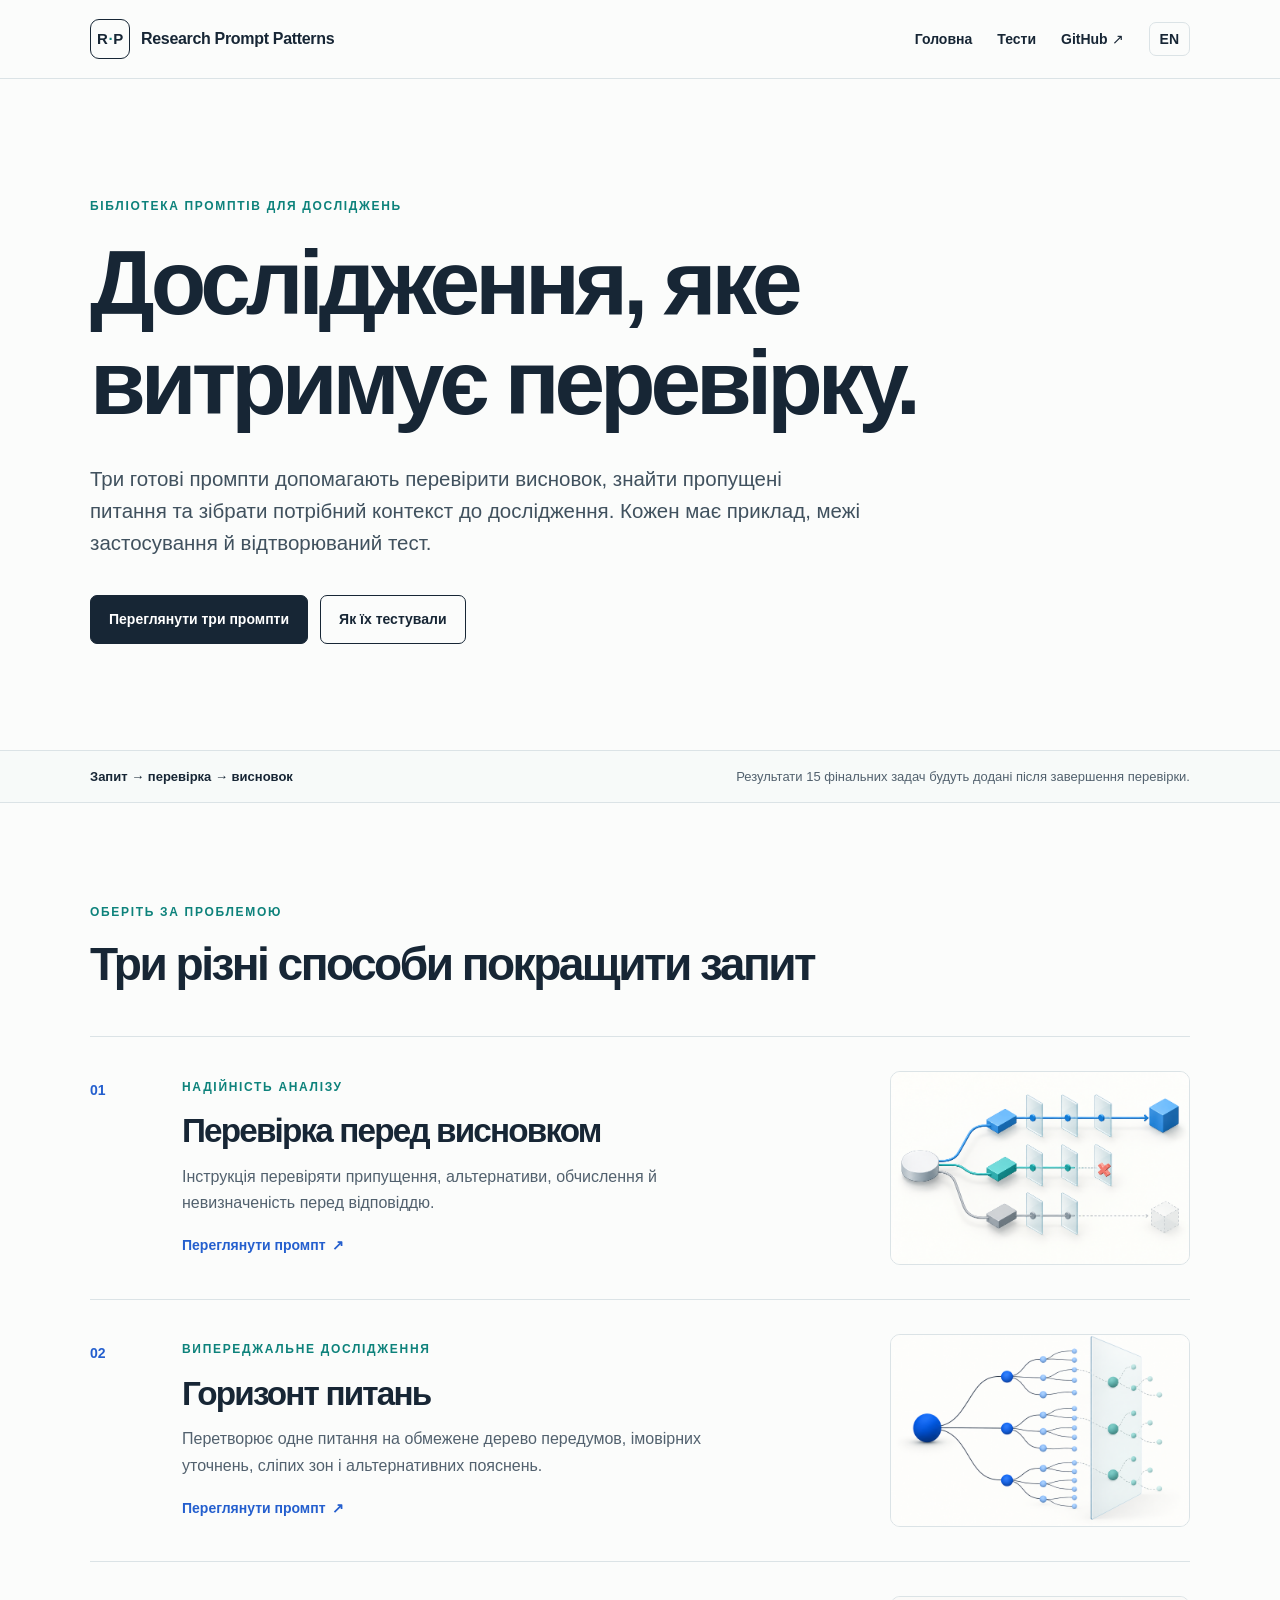
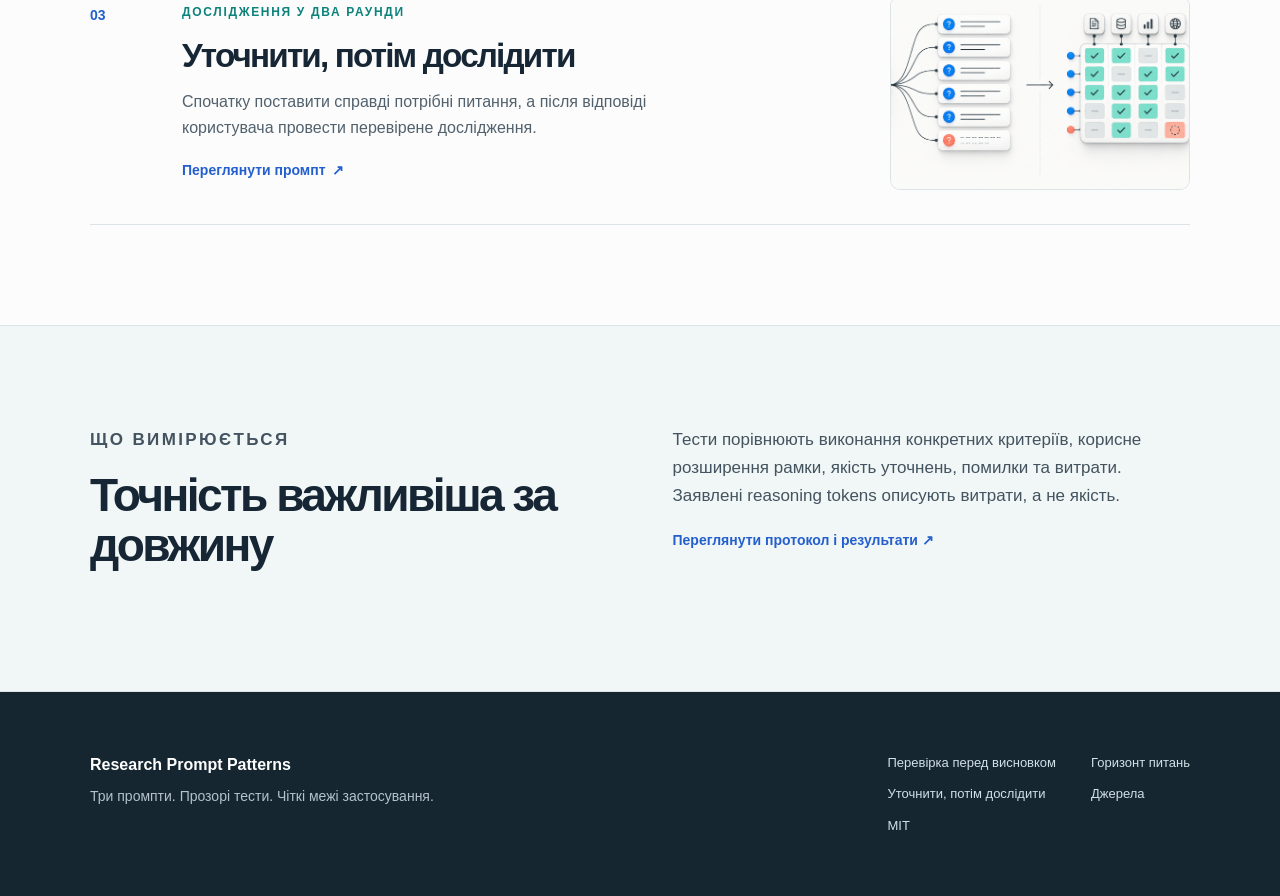
==== docs/uk/index.html @ aed9384e "Build bilingual prompt site and evaluation analysis" ====
<!doctype html>
<html lang="uk"><head><meta charset="utf-8"><meta name="viewport" content="width=device-width,initial-scale=1"><meta name="color-scheme" content="light"><meta name="description" content="Three research prompt patterns with transparent evaluation."><title>Головна · Research Prompt Patterns</title><link rel="stylesheet" href="../assets/style.css"></head>
<body><a class="skip-link" href="#main">До змісту</a><header class="site-header"><div class="wrap header-inner"><a class="brand" href="index.html"><span class="brand-mark">R<span>·</span>P</span><span>Research Prompt Patterns</span></a><nav aria-label="Головна навігація"><a href="index.html">Головна</a><a href="evaluation.html">Тести</a><a href="https://github.com/kokojas/research-prompt-patterns">GitHub ↗</a><a class="lang-link" href="../index.html" hreflang="en">EN</a></nav></div></header>
<main id="main"><section class="hero wrap"><p class="eyebrow">Бібліотека промптів для досліджень</p><h1>Дослідження, яке витримує перевірку.</h1><p class="hero-lead">Три готові промпти допомагають перевірити висновок, знайти пропущені питання та зібрати потрібний контекст до дослідження. Кожен має приклад, межі застосування й відтворюваний тест.</p><div class="hero-actions"><a class="button" href="#patterns">Переглянути три промпти</a><a class="button button-secondary" href="evaluation.html">Як їх тестували</a></div></section><section class="strip"><div class="wrap strip-inner"><span>Запит → перевірка → висновок</span><span>Результати 15 фінальних задач будуть додані після завершення перевірки.</span></div></section><section class="wrap section" id="patterns"><div class="section-heading"><p class="eyebrow">Оберіть за проблемою</p><h2>Три різні способи покращити запит</h2></div><article class="pattern-row"><span class="row-number">01</span><div><p class="eyebrow">Надійність аналізу</p><h2>Перевірка перед висновком</h2><p>Інструкція перевіряти припущення, альтернативи, обчислення й невизначеність перед відповіддю.</p><a class="text-link" href="verification-first.html">Переглянути промпт <span aria-hidden="true">↗</span></a></div><img src="../assets/illustrations/verification-paths.png" alt="Альтернативні відповіді проходять перевірки." loading="lazy"></article><article class="pattern-row"><span class="row-number">02</span><div><p class="eyebrow">Випереджальне дослідження</p><h2>Горизонт питань</h2><p>Перетворює одне питання на обмежене дерево передумов, імовірних уточнень, сліпих зон і альтернативних пояснень.</p><a class="text-link" href="question-horizon.html">Переглянути промпт <span aria-hidden="true">↗</span></a></div><img src="../assets/illustrations/question-tree.png" alt="Явні питання ведуть до менш очевидних залежностей." loading="lazy"></article><article class="pattern-row"><span class="row-number">03</span><div><p class="eyebrow">Дослідження у два раунди</p><h2>Уточнити, потім дослідити</h2><p>Спочатку поставити справді потрібні питання, а після відповіді користувача провести перевірене дослідження.</p><a class="text-link" href="clarify-then-investigate.html">Переглянути промпт <span aria-hidden="true">↗</span></a></div><img src="../assets/illustrations/clarification-rounds.png" alt="Перший раунд збирає важливі відповіді, другий синтезує докази." loading="lazy"></article></section><section class="section section-muted"><div class="wrap two-col"><div><p class="eyebrow">Що вимірюється</p><h2>Точність важливіша за довжину</h2></div><div><p>Тести порівнюють виконання конкретних критеріїв, корисне розширення рамки, якість уточнень, помилки та витрати. Заявлені reasoning tokens описують витрати, а не якість.</p><a class="text-link" href="evaluation.html">Переглянути протокол і результати ↗</a></div></div></section></main><footer class="site-footer"><div class="wrap footer-inner"><div><strong>Research Prompt Patterns</strong><p>Три промпти. Прозорі тести. Чіткі межі застосування.</p></div><div class="footer-links"><a href="verification-first.html">Перевірка перед висновком</a><a href="question-horizon.html">Горизонт питань</a><a href="clarify-then-investigate.html">Уточнити, потім дослідити</a><a href="https://github.com/kokojas/research-prompt-patterns/blob/main/REFERENCES.md">Джерела</a><a href="https://github.com/kokojas/research-prompt-patterns/blob/main/LICENSE">MIT</a></div></div></footer><script src="../assets/site.js" defer></script></body></html>
---- docs/assets/style.css ----
:root{--ink:#172635;--muted:#52616e;--line:#dbe3e6;--paper:#fbfcfb;--soft:#f1f6f6;--blue:#245fce;--teal:#0d827b;--wrap:1100px}
*{box-sizing:border-box}html{scroll-behavior:smooth}body{margin:0;background:var(--paper);color:var(--ink);font:16px/1.64 -apple-system,BlinkMacSystemFont,"Segoe UI",Inter,Arial,sans-serif;-webkit-font-smoothing:antialiased}a{color:var(--blue);text-underline-offset:3px}a:hover{color:#164ca9}img{display:block;max-width:100%}.wrap{width:min(calc(100% - 48px),var(--wrap));margin-inline:auto}
.skip-link{position:absolute;left:-999px;top:8px;padding:8px;background:#fff;z-index:10}.skip-link:focus{left:8px}
.site-header{border-bottom:1px solid var(--line);background:rgba(251,252,251,.97)}.header-inner{min-height:78px;display:flex;align-items:center;justify-content:space-between;gap:28px}.brand{display:flex;align-items:center;gap:11px;text-decoration:none;color:var(--ink);font-weight:720;letter-spacing:-.02em;white-space:nowrap}.brand:hover{color:var(--ink)}.brand-mark{display:inline-flex;align-items:center;justify-content:center;width:40px;height:40px;border:1.5px solid var(--ink);border-radius:9px;font-size:15px;font-weight:750}.brand-mark span{color:var(--teal);padding:0 1px}.site-header nav{display:flex;align-items:center;gap:25px;font-size:14px;font-weight:590}.site-header nav a{text-decoration:none;color:var(--ink)}.site-header nav a:hover{color:var(--blue)}.lang-link{border:1px solid var(--line);border-radius:7px;padding:5px 10px}
.eyebrow{margin:0 0 16px;color:var(--teal);font-size:12px;font-weight:750;letter-spacing:.14em;text-transform:uppercase}.hero{padding:118px 0 106px}h1,h2,h3,p{margin-top:0}h1,h2{letter-spacing:-.055em;line-height:1.1}h1{font-size:clamp(3.2rem,7.1vw,6.6rem);font-weight:750;max-width:950px;margin-bottom:30px}h2{font-size:clamp(2rem,3.6vw,3.4rem);font-weight:700;margin-bottom:20px}.hero-lead{max-width:770px;font-size:clamp(1.14rem,1.6vw,1.43rem);line-height:1.58;color:#40515e;margin-bottom:30px}.hero-actions{display:flex;flex-wrap:wrap;gap:12px;margin-top:35px}.button{display:inline-flex;align-items:center;justify-content:center;border-radius:7px;background:var(--ink);padding:12px 18px;color:#fff;text-decoration:none;font-size:14px;font-weight:680;border:1px solid var(--ink)}.button:hover{background:var(--blue);border-color:var(--blue);color:#fff}.button-secondary{background:transparent;color:var(--ink)}.button-secondary:hover{background:var(--soft);color:var(--ink);border-color:var(--line)}
.strip{border-block:1px solid var(--line);background:#f7faf9}.strip-inner{display:flex;justify-content:space-between;align-items:center;gap:30px;padding:15px 0;font-size:13px;color:var(--muted)}.strip-inner span:first-child{font-weight:730;color:var(--ink)}.section{padding:100px 0}.section-muted{background:var(--soft);border-block:1px solid var(--line)}.section-heading{margin-bottom:47px;max-width:750px}.section-heading>p:last-child{color:var(--muted);font-size:17px}
.pattern-row{display:grid;grid-template-columns:64px minmax(0,1fr) 300px;gap:28px;align-items:center;border-top:1px solid var(--line);padding:34px 0}.pattern-row:last-child{border-bottom:1px solid var(--line)}.row-number{align-self:start;color:var(--blue);font-size:14px;font-weight:780;font-variant-numeric:tabular-nums;padding-top:8px}.pattern-row h2{font-size:clamp(1.7rem,2.6vw,2.7rem);margin-bottom:14px}.pattern-row p:not(.eyebrow){color:var(--muted);max-width:560px}.pattern-row img{width:300px;aspect-ratio:1.55;object-fit:cover;border:1px solid var(--line);border-radius:10px;background:#fff}.text-link{display:inline-flex;gap:6px;align-items:center;font-size:14px;font-weight:730;text-decoration:none}.two-col{display:grid;grid-template-columns:1fr 1fr;gap:65px}.two-col p{font-size:17px;color:#43535f}
.prompt-hero{padding:50px 0 0}.prompt-hero h1{font-size:clamp(3rem,6.4vw,5.8rem);max-width:900px}.back-link{display:inline-block;font-size:14px;text-decoration:none;margin-bottom:55px}.prompt-intent{max-width:770px;font-size:17px;color:var(--muted);margin-bottom:38px}.hero-image{width:100%;aspect-ratio:2.35;object-fit:cover;border:1px solid var(--line);border-radius:11px;background:#fff}.prompt-section{padding-top:92px}.prompt-toolbar{background:#1b2d3b;color:#dce9ef;border-radius:10px 10px 0 0;display:flex;align-items:center;justify-content:space-between;padding:10px 16px;font:12px/1.4 ui-monospace,SFMono-Regular,Menlo,Consolas,monospace}.copy-button{appearance:none;background:transparent;border:1px solid #6b7e8d;color:#fff;border-radius:5px;padding:7px 11px;cursor:pointer;font:inherit}.copy-button:hover,.copy-button:focus-visible{background:#385365}.prompt-code{margin:0;padding:25px 29px;white-space:pre-wrap;overflow-wrap:anywhere;max-height:650px;overflow:auto;border-radius:0 0 10px 10px;background:#f3f7fa;border:1px solid #dce6eb;border-top:0;color:#1e3341;font:13px/1.68 ui-monospace,SFMono-Regular,Menlo,Consolas,monospace}.usage-note{margin-top:19px;font-size:15px;color:var(--muted)}.usage-note strong{color:var(--ink)}
.steps{list-style:none;padding:0;margin:0 0 40px;display:grid;grid-template-columns:repeat(3,1fr);border-block:1px solid var(--line)}.steps li{padding:29px 28px 25px 0;border-right:1px solid var(--line)}.steps li:not(:first-child){padding-left:28px}.steps li:last-child{border-right:0}.steps span{display:block;color:var(--blue);font-size:13px;font-weight:780;margin-bottom:24px}.steps p{font-size:17px;font-weight:610;line-height:1.4;margin:0}.diagram{margin:0}.diagram img{width:100%;aspect-ratio:2.2;object-fit:cover;border:1px solid var(--line);border-radius:10px;background:#fff}.diagram figcaption,.results-figure figcaption{font-size:13px;color:var(--muted);padding-top:10px}.three-col{display:grid;grid-template-columns:repeat(3,1fr);gap:47px}.three-col h2{font-size:1.75rem;letter-spacing:-.04em}.three-col p:not(.eyebrow){color:var(--muted);font-size:15px}.source-links a{display:inline-block;font-size:13px;margin-right:6px}.result-callout{border-top:1px solid var(--line);padding-top:15px;margin-bottom:18px;display:flex;flex-direction:column;gap:2px}.result-callout strong{color:var(--blue);font-size:2.2rem;letter-spacing:-.05em;line-height:1.2}.result-callout span{font-size:13px;color:var(--muted)}
.eval-hero{padding-bottom:72px}.table-scroll{overflow-x:auto}table{border-collapse:collapse;width:100%;font-size:14px;font-variant-numeric:tabular-nums}caption{text-align:left;font-size:13px;color:var(--muted);padding-bottom:11px}th,td{padding:15px 13px;border-bottom:1px solid var(--line);text-align:right;white-space:nowrap}thead th{border-top:1px solid var(--line);color:var(--muted);font-size:12px;font-weight:750}th:first-child{text-align:left;padding-left:0}td:last-child,thead th:last-child{padding-right:0}tbody th{font-weight:650}.results-figure{margin:45px 0 0}.results-figure img{width:100%;border:1px solid var(--line);border-radius:8px}.pending{padding:34px;border:1px solid var(--line);border-radius:8px;background:var(--soft)}.link-grid{display:grid;grid-template-columns:repeat(2,1fr);gap:12px}.link-grid a{display:block;padding:18px 20px;border:1px solid var(--line);border-radius:7px;text-decoration:none;font-weight:650;background:#fff}.link-grid a:hover{border-color:var(--blue)}.fine-print{color:var(--muted);font-size:14px;margin-top:30px}
.result-grid{display:grid;grid-template-columns:repeat(3,minmax(0,1fr));gap:14px;margin:0 0 48px}.result-card{border:1px solid var(--line);border-radius:9px;background:#fff;padding:24px 23px}.result-card h3{font-size:18px;line-height:1.25;margin:0 0 12px}.result-card p{font-size:13px;line-height:1.5;color:var(--muted);margin-bottom:9px}.result-card .verdict{font-weight:700;color:var(--teal)}.result-card .result-number{font-size:36px;font-weight:760;letter-spacing:-.05em;line-height:1.1;color:var(--ink);margin:17px 0}.result-card .result-number small{font-size:17px;letter-spacing:0}.result-card .fine-print{margin-top:19px;margin-bottom:0;border-top:1px solid var(--line);padding-top:14px}
.site-footer{background:#162631;color:#fff;padding:60px 0}.footer-inner{display:flex;justify-content:space-between;gap:45px}.footer-inner p{color:#b3c2cb;font-size:14px;margin-top:7px}.footer-links{display:grid;grid-template-columns:repeat(2,max-content);column-gap:35px;row-gap:10px}.footer-links a{color:#d1e0e7;text-decoration:none;font-size:13px}.footer-links a:hover{color:#fff}
@media(max-width:850px){.pattern-row{grid-template-columns:45px 1fr}.pattern-row img{grid-column:2;width:100%;max-height:270px;aspect-ratio:2.1}.three-col{grid-template-columns:1fr;gap:35px}.steps{grid-template-columns:1fr}.steps li,.steps li:not(:first-child){border-right:0;border-bottom:1px solid var(--line);padding:18px 0}.steps li:last-child{border-bottom:0}.steps span{margin-bottom:8px}.result-grid{grid-template-columns:1fr}}
@media(max-width:640px){.wrap{width:min(calc(100% - 32px),var(--wrap))}.header-inner{min-height:68px}.brand{font-size:13px}.brand-mark{width:34px;height:34px;font-size:12px}.site-header nav{gap:11px;font-size:12px}.site-header nav a:nth-child(3){display:none}.hero{padding:75px 0}.hero h1{font-size:clamp(2.8rem,13vw,4.2rem)}.hero-lead{font-size:1.08rem}.strip-inner{display:block;font-size:12px}.strip-inner span{display:block}.strip-inner span+span{margin-top:4px}.section{padding:70px 0}.pattern-row{gap:12px;grid-template-columns:32px 1fr;padding:27px 0}.pattern-row img{grid-column:1/-1;max-height:220px}.two-col{grid-template-columns:1fr;gap:12px}.prompt-hero{padding-top:34px}.prompt-hero h1{font-size:clamp(2.8rem,12vw,4.3rem)}.back-link{margin-bottom:33px}.hero-image,.diagram img{aspect-ratio:1.55}.prompt-code{font-size:12px;padding:18px}.link-grid{grid-template-columns:1fr}.footer-inner{display:block}.footer-links{margin-top:25px;grid-template-columns:repeat(2,1fr);gap:8px}}
@media(max-width:420px){.brand>span:last-child{display:none}.site-header nav{gap:10px}.site-header nav a{font-size:12px}}
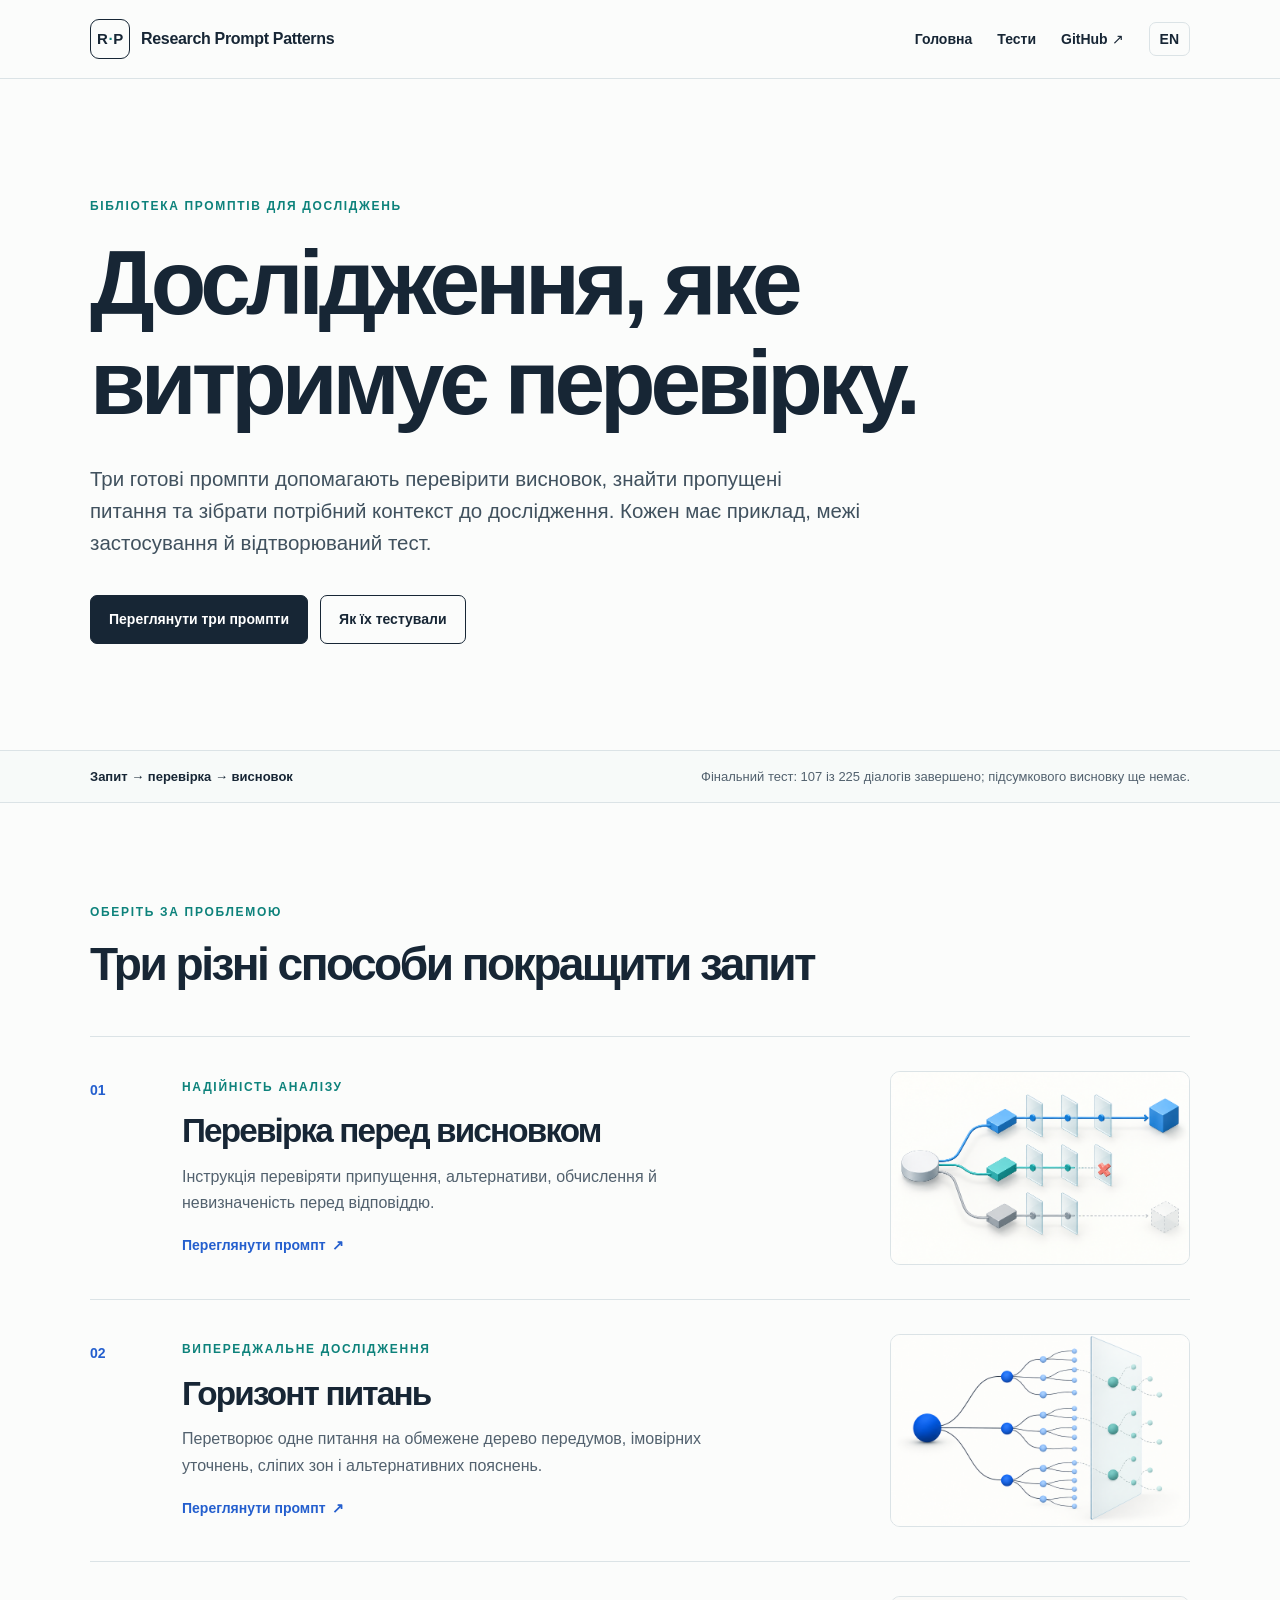
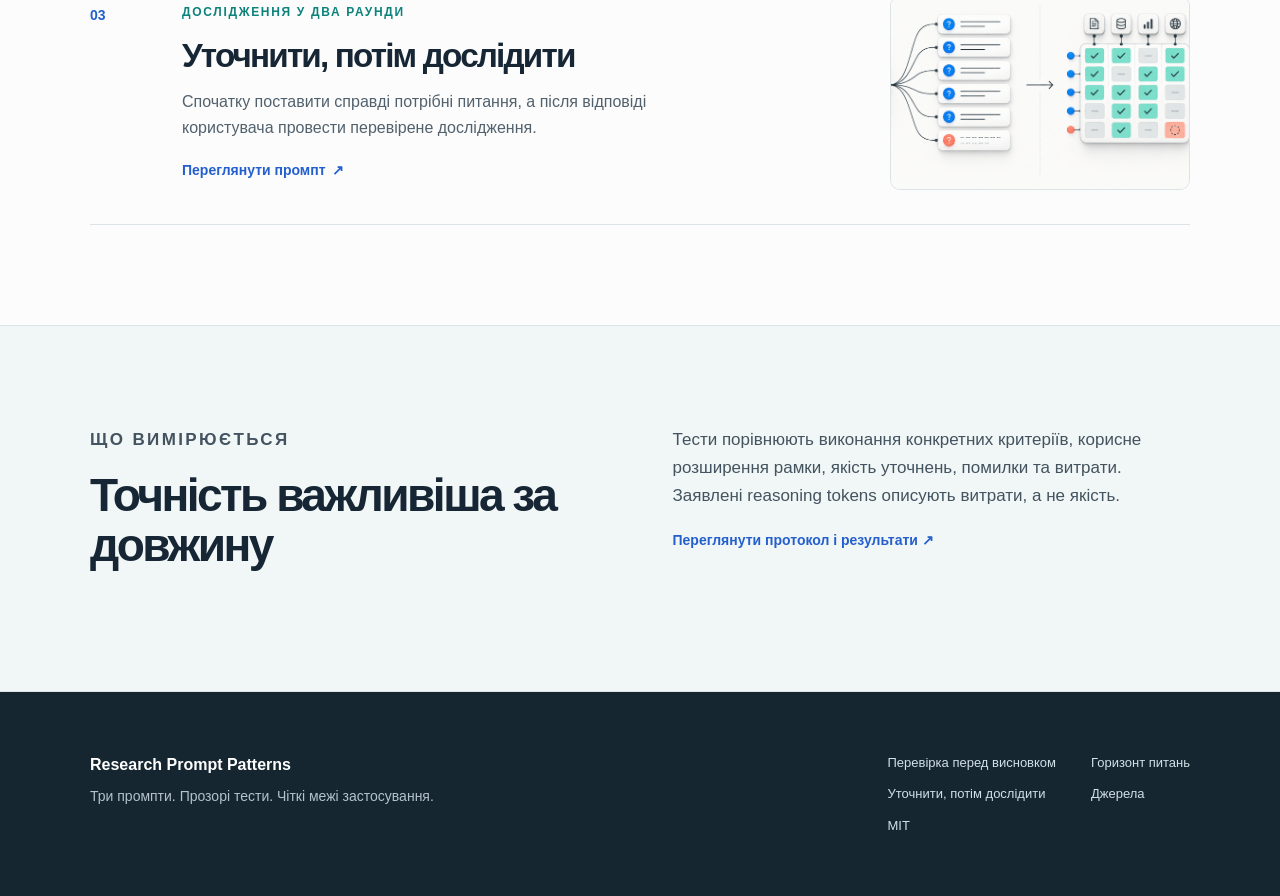
==== commit 3447a149: "Document paused evaluation and polish published pages" ====
--- a/docs/uk/index.html
+++ b/docs/uk/index.html
@@ -1,4 +1,4 @@
 <!doctype html>
-<html lang="uk"><head><meta charset="utf-8"><meta name="viewport" content="width=device-width,initial-scale=1"><meta name="color-scheme" content="light"><meta name="description" content="Three research prompt patterns with transparent evaluation."><title>Головна · Research Prompt Patterns</title><link rel="stylesheet" href="../assets/style.css"></head>
+<html lang="uk"><head><meta charset="utf-8"><meta name="viewport" content="width=device-width,initial-scale=1"><meta name="color-scheme" content="light"><meta name="description" content="Три дослідницькі промпти з відкритою методикою порівняння."><title>Головна · Research Prompt Patterns</title><link rel="canonical" href="https://kokojas.github.io/research-prompt-patterns/uk/index.html"><link rel="alternate" hreflang="en" href="https://kokojas.github.io/research-prompt-patterns/index.html"><link rel="alternate" hreflang="uk" href="https://kokojas.github.io/research-prompt-patterns/uk/index.html"><meta property="og:title" content="Головна · Research Prompt Patterns"><meta property="og:description" content="Три дослідницькі промпти з відкритою методикою порівняння."><meta property="og:type" content="website"><link rel="icon" href="../assets/favicon.svg" type="image/svg+xml"><link rel="stylesheet" href="../assets/style.css"></head>
 <body><a class="skip-link" href="#main">До змісту</a><header class="site-header"><div class="wrap header-inner"><a class="brand" href="index.html"><span class="brand-mark">R<span>·</span>P</span><span>Research Prompt Patterns</span></a><nav aria-label="Головна навігація"><a href="index.html">Головна</a><a href="evaluation.html">Тести</a><a href="https://github.com/kokojas/research-prompt-patterns">GitHub ↗</a><a class="lang-link" href="../index.html" hreflang="en">EN</a></nav></div></header>
-<main id="main"><section class="hero wrap"><p class="eyebrow">Бібліотека промптів для досліджень</p><h1>Дослідження, яке витримує перевірку.</h1><p class="hero-lead">Три готові промпти допомагають перевірити висновок, знайти пропущені питання та зібрати потрібний контекст до дослідження. Кожен має приклад, межі застосування й відтворюваний тест.</p><div class="hero-actions"><a class="button" href="#patterns">Переглянути три промпти</a><a class="button button-secondary" href="evaluation.html">Як їх тестували</a></div></section><section class="strip"><div class="wrap strip-inner"><span>Запит → перевірка → висновок</span><span>Результати 15 фінальних задач будуть додані після завершення перевірки.</span></div></section><section class="wrap section" id="patterns"><div class="section-heading"><p class="eyebrow">Оберіть за проблемою</p><h2>Три різні способи покращити запит</h2></div><article class="pattern-row"><span class="row-number">01</span><div><p class="eyebrow">Надійність аналізу</p><h2>Перевірка перед висновком</h2><p>Інструкція перевіряти припущення, альтернативи, обчислення й невизначеність перед відповіддю.</p><a class="text-link" href="verification-first.html">Переглянути промпт <span aria-hidden="true">↗</span></a></div><img src="../assets/illustrations/verification-paths.png" alt="Альтернативні відповіді проходять перевірки." loading="lazy"></article><article class="pattern-row"><span class="row-number">02</span><div><p class="eyebrow">Випереджальне дослідження</p><h2>Горизонт питань</h2><p>Перетворює одне питання на обмежене дерево передумов, імовірних уточнень, сліпих зон і альтернативних пояснень.</p><a class="text-link" href="question-horizon.html">Переглянути промпт <span aria-hidden="true">↗</span></a></div><img src="../assets/illustrations/question-tree.png" alt="Явні питання ведуть до менш очевидних залежностей." loading="lazy"></article><article class="pattern-row"><span class="row-number">03</span><div><p class="eyebrow">Дослідження у два раунди</p><h2>Уточнити, потім дослідити</h2><p>Спочатку поставити справді потрібні питання, а після відповіді користувача провести перевірене дослідження.</p><a class="text-link" href="clarify-then-investigate.html">Переглянути промпт <span aria-hidden="true">↗</span></a></div><img src="../assets/illustrations/clarification-rounds.png" alt="Перший раунд збирає важливі відповіді, другий синтезує докази." loading="lazy"></article></section><section class="section section-muted"><div class="wrap two-col"><div><p class="eyebrow">Що вимірюється</p><h2>Точність важливіша за довжину</h2></div><div><p>Тести порівнюють виконання конкретних критеріїв, корисне розширення рамки, якість уточнень, помилки та витрати. Заявлені reasoning tokens описують витрати, а не якість.</p><a class="text-link" href="evaluation.html">Переглянути протокол і результати ↗</a></div></div></section></main><footer class="site-footer"><div class="wrap footer-inner"><div><strong>Research Prompt Patterns</strong><p>Три промпти. Прозорі тести. Чіткі межі застосування.</p></div><div class="footer-links"><a href="verification-first.html">Перевірка перед висновком</a><a href="question-horizon.html">Горизонт питань</a><a href="clarify-then-investigate.html">Уточнити, потім дослідити</a><a href="https://github.com/kokojas/research-prompt-patterns/blob/main/REFERENCES.md">Джерела</a><a href="https://github.com/kokojas/research-prompt-patterns/blob/main/LICENSE">MIT</a></div></div></footer><script src="../assets/site.js" defer></script></body></html>+<main id="main"><section class="hero wrap"><p class="eyebrow">Бібліотека промптів для досліджень</p><h1>Дослідження, яке витримує перевірку.</h1><p class="hero-lead">Три готові промпти допомагають перевірити висновок, знайти пропущені питання та зібрати потрібний контекст до дослідження. Кожен має приклад, межі застосування й відтворюваний тест.</p><div class="hero-actions"><a class="button" href="#patterns">Переглянути три промпти</a><a class="button button-secondary" href="evaluation.html">Як їх тестували</a></div></section><section class="strip"><div class="wrap strip-inner"><span>Запит → перевірка → висновок</span><span>Фінальний тест: 107 із 225 діалогів завершено; підсумкового висновку ще немає.</span></div></section><section class="wrap section" id="patterns"><div class="section-heading"><p class="eyebrow">Оберіть за проблемою</p><h2>Три різні способи покращити запит</h2></div><article class="pattern-row"><span class="row-number">01</span><div><p class="eyebrow">Надійність аналізу</p><h2>Перевірка перед висновком</h2><p>Інструкція перевіряти припущення, альтернативи, обчислення й невизначеність перед відповіддю.</p><a class="text-link" href="verification-first.html">Переглянути промпт <span aria-hidden="true">↗</span></a></div><img src="../assets/illustrations/verification-paths.png" alt="Альтернативні відповіді проходять перевірки." loading="lazy"></article><article class="pattern-row"><span class="row-number">02</span><div><p class="eyebrow">Випереджальне дослідження</p><h2>Горизонт питань</h2><p>Перетворює одне питання на обмежене дерево передумов, імовірних уточнень, сліпих зон і альтернативних пояснень.</p><a class="text-link" href="question-horizon.html">Переглянути промпт <span aria-hidden="true">↗</span></a></div><img src="../assets/illustrations/question-tree.png" alt="Явні питання ведуть до менш очевидних залежностей." loading="lazy"></article><article class="pattern-row"><span class="row-number">03</span><div><p class="eyebrow">Дослідження у два раунди</p><h2>Уточнити, потім дослідити</h2><p>Спочатку поставити справді потрібні питання, а після відповіді користувача провести перевірене дослідження.</p><a class="text-link" href="clarify-then-investigate.html">Переглянути промпт <span aria-hidden="true">↗</span></a></div><img src="../assets/illustrations/clarification-rounds.png" alt="Перший раунд збирає важливі відповіді, другий синтезує докази." loading="lazy"></article></section><section class="section section-muted"><div class="wrap two-col"><div><p class="eyebrow">Що вимірюється</p><h2>Точність важливіша за довжину</h2></div><div><p>Тести порівнюють виконання конкретних критеріїв, корисне розширення рамки, якість уточнень, помилки та витрати. Заявлені reasoning tokens описують витрати, а не якість.</p><a class="text-link" href="evaluation.html">Переглянути протокол і результати ↗</a></div></div></section></main><footer class="site-footer"><div class="wrap footer-inner"><div><strong>Research Prompt Patterns</strong><p>Три промпти. Прозорі тести. Чіткі межі застосування.</p></div><div class="footer-links"><a href="verification-first.html">Перевірка перед висновком</a><a href="question-horizon.html">Горизонт питань</a><a href="clarify-then-investigate.html">Уточнити, потім дослідити</a><a href="https://github.com/kokojas/research-prompt-patterns/blob/main/REFERENCES.md">Джерела</a><a href="https://github.com/kokojas/research-prompt-patterns/blob/main/LICENSE">MIT</a></div></div></footer><script src="../assets/site.js" defer></script></body></html>
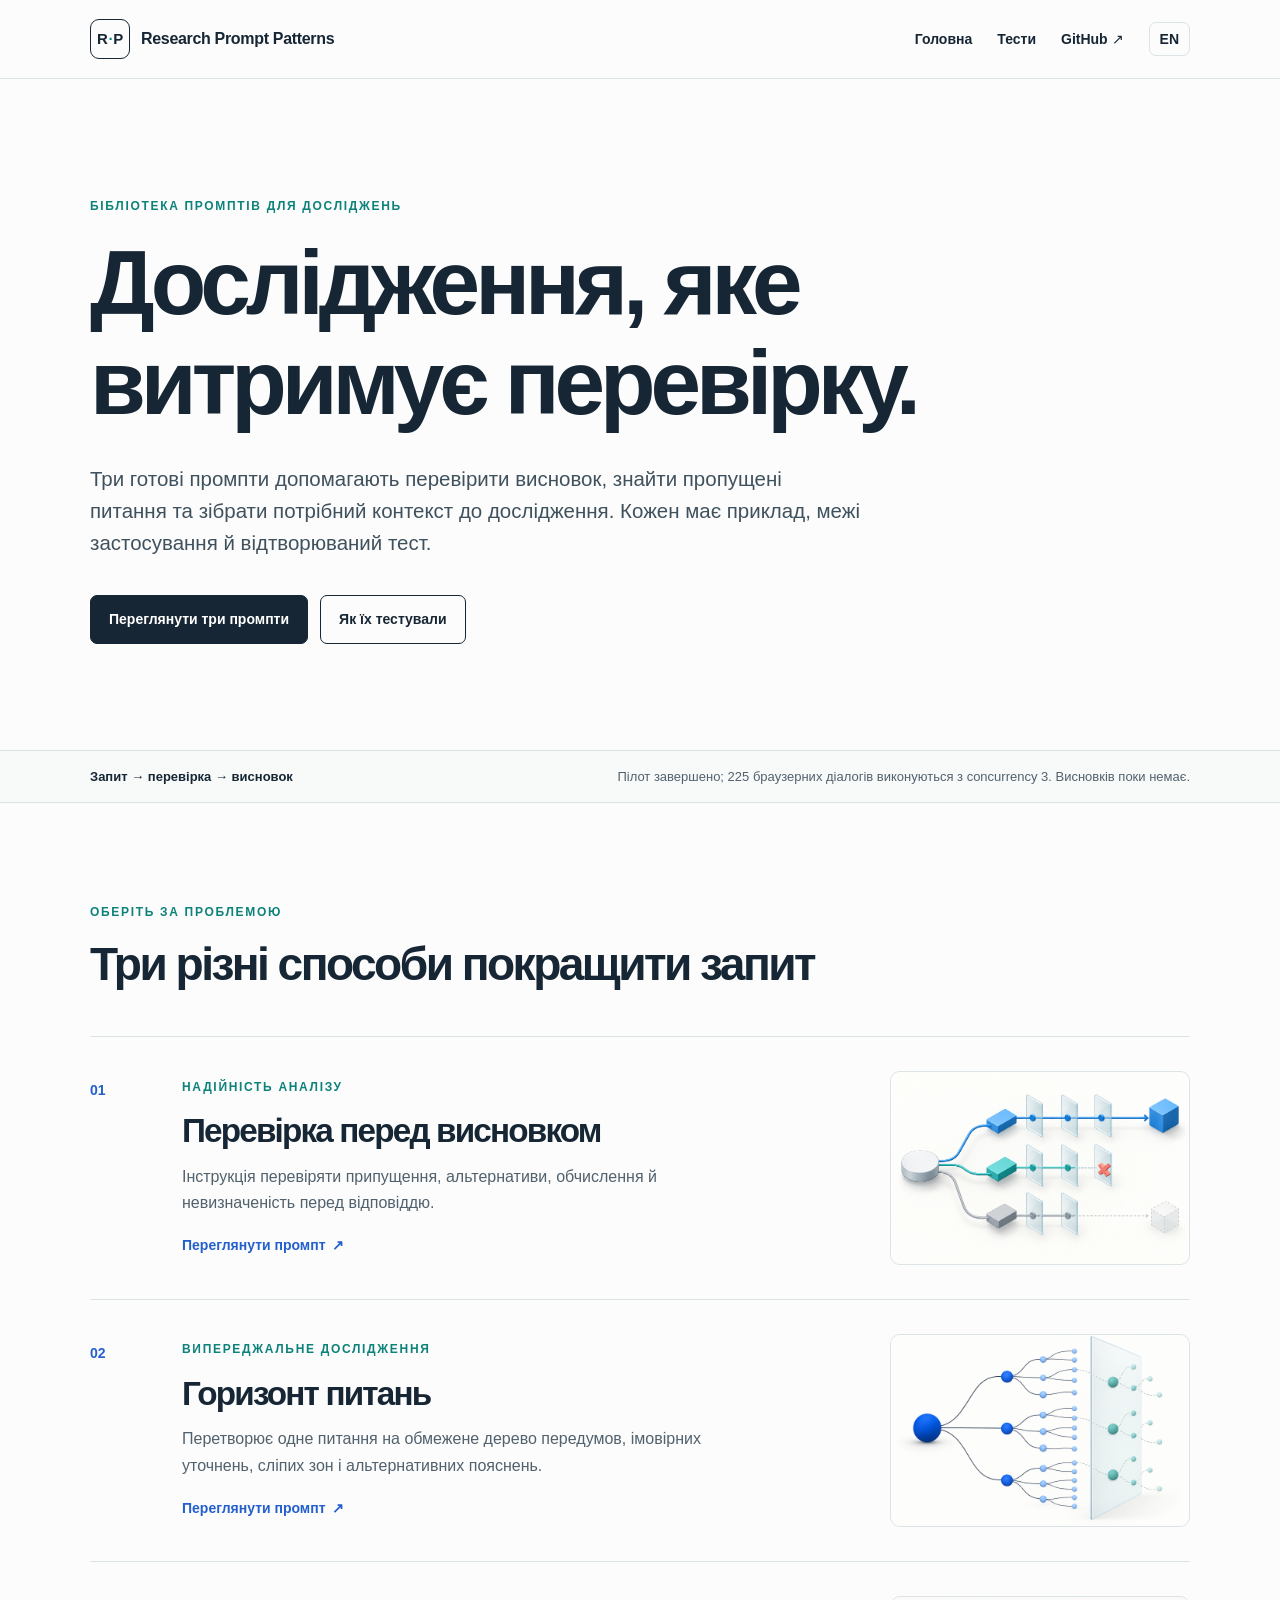
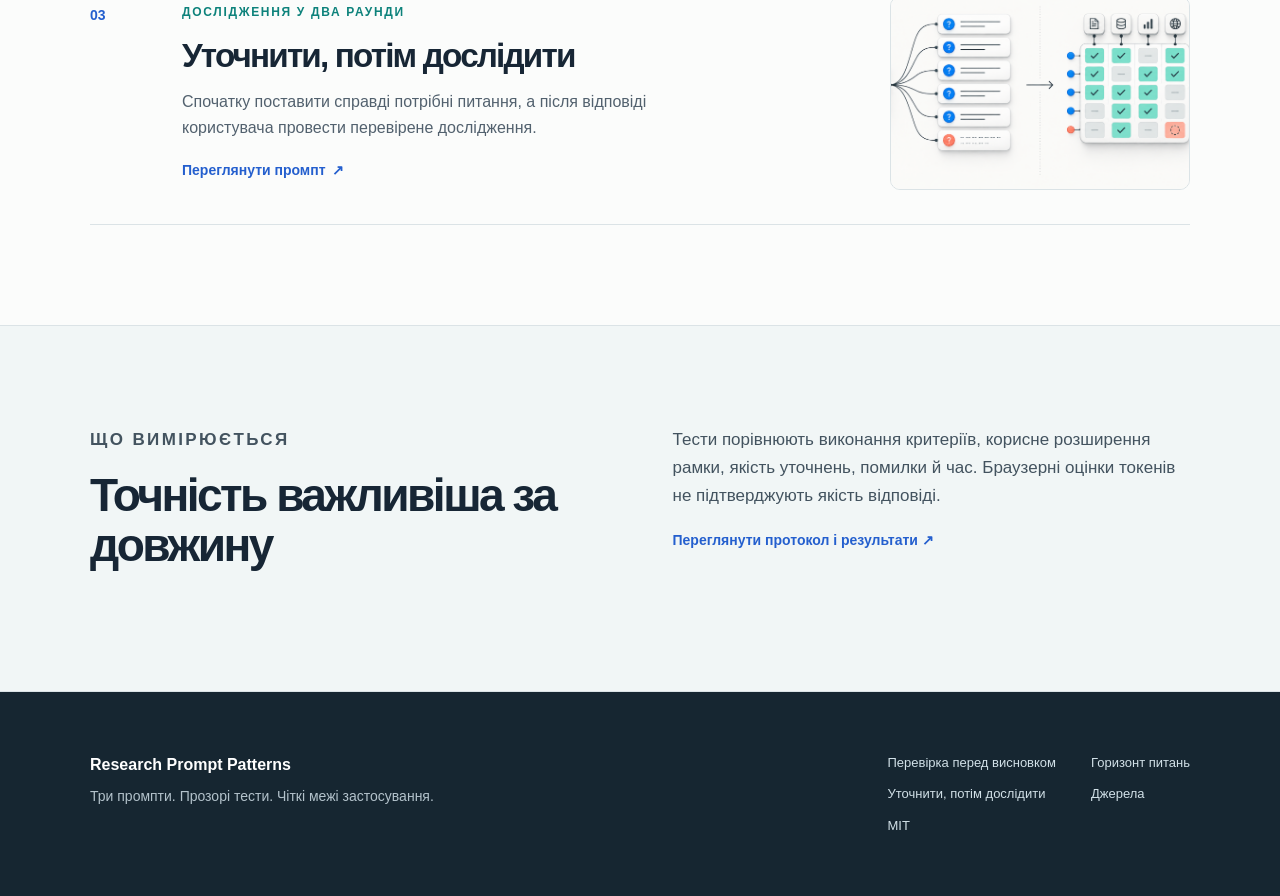
==== commit 06f3f0a2: "Launch browser web research prompt benchmark" ====
--- a/docs/uk/index.html
+++ b/docs/uk/index.html
@@ -1,4 +1,4 @@
 <!doctype html>
 <html lang="uk"><head><meta charset="utf-8"><meta name="viewport" content="width=device-width,initial-scale=1"><meta name="color-scheme" content="light"><meta name="description" content="Три дослідницькі промпти з відкритою методикою порівняння."><title>Головна · Research Prompt Patterns</title><link rel="canonical" href="https://kokojas.github.io/research-prompt-patterns/uk/index.html"><link rel="alternate" hreflang="en" href="https://kokojas.github.io/research-prompt-patterns/index.html"><link rel="alternate" hreflang="uk" href="https://kokojas.github.io/research-prompt-patterns/uk/index.html"><meta property="og:title" content="Головна · Research Prompt Patterns"><meta property="og:description" content="Три дослідницькі промпти з відкритою методикою порівняння."><meta property="og:type" content="website"><link rel="icon" href="../assets/favicon.svg" type="image/svg+xml"><link rel="stylesheet" href="../assets/style.css"></head>
 <body><a class="skip-link" href="#main">До змісту</a><header class="site-header"><div class="wrap header-inner"><a class="brand" href="index.html"><span class="brand-mark">R<span>·</span>P</span><span>Research Prompt Patterns</span></a><nav aria-label="Головна навігація"><a href="index.html">Головна</a><a href="evaluation.html">Тести</a><a href="https://github.com/kokojas/research-prompt-patterns">GitHub ↗</a><a class="lang-link" href="../index.html" hreflang="en">EN</a></nav></div></header>
-<main id="main"><section class="hero wrap"><p class="eyebrow">Бібліотека промптів для досліджень</p><h1>Дослідження, яке витримує перевірку.</h1><p class="hero-lead">Три готові промпти допомагають перевірити висновок, знайти пропущені питання та зібрати потрібний контекст до дослідження. Кожен має приклад, межі застосування й відтворюваний тест.</p><div class="hero-actions"><a class="button" href="#patterns">Переглянути три промпти</a><a class="button button-secondary" href="evaluation.html">Як їх тестували</a></div></section><section class="strip"><div class="wrap strip-inner"><span>Запит → перевірка → висновок</span><span>Фінальний тест: 107 із 225 діалогів завершено; підсумкового висновку ще немає.</span></div></section><section class="wrap section" id="patterns"><div class="section-heading"><p class="eyebrow">Оберіть за проблемою</p><h2>Три різні способи покращити запит</h2></div><article class="pattern-row"><span class="row-number">01</span><div><p class="eyebrow">Надійність аналізу</p><h2>Перевірка перед висновком</h2><p>Інструкція перевіряти припущення, альтернативи, обчислення й невизначеність перед відповіддю.</p><a class="text-link" href="verification-first.html">Переглянути промпт <span aria-hidden="true">↗</span></a></div><img src="../assets/illustrations/verification-paths.png" alt="Альтернативні відповіді проходять перевірки." loading="lazy"></article><article class="pattern-row"><span class="row-number">02</span><div><p class="eyebrow">Випереджальне дослідження</p><h2>Горизонт питань</h2><p>Перетворює одне питання на обмежене дерево передумов, імовірних уточнень, сліпих зон і альтернативних пояснень.</p><a class="text-link" href="question-horizon.html">Переглянути промпт <span aria-hidden="true">↗</span></a></div><img src="../assets/illustrations/question-tree.png" alt="Явні питання ведуть до менш очевидних залежностей." loading="lazy"></article><article class="pattern-row"><span class="row-number">03</span><div><p class="eyebrow">Дослідження у два раунди</p><h2>Уточнити, потім дослідити</h2><p>Спочатку поставити справді потрібні питання, а після відповіді користувача провести перевірене дослідження.</p><a class="text-link" href="clarify-then-investigate.html">Переглянути промпт <span aria-hidden="true">↗</span></a></div><img src="../assets/illustrations/clarification-rounds.png" alt="Перший раунд збирає важливі відповіді, другий синтезує докази." loading="lazy"></article></section><section class="section section-muted"><div class="wrap two-col"><div><p class="eyebrow">Що вимірюється</p><h2>Точність важливіша за довжину</h2></div><div><p>Тести порівнюють виконання конкретних критеріїв, корисне розширення рамки, якість уточнень, помилки та витрати. Заявлені reasoning tokens описують витрати, а не якість.</p><a class="text-link" href="evaluation.html">Переглянути протокол і результати ↗</a></div></div></section></main><footer class="site-footer"><div class="wrap footer-inner"><div><strong>Research Prompt Patterns</strong><p>Три промпти. Прозорі тести. Чіткі межі застосування.</p></div><div class="footer-links"><a href="verification-first.html">Перевірка перед висновком</a><a href="question-horizon.html">Горизонт питань</a><a href="clarify-then-investigate.html">Уточнити, потім дослідити</a><a href="https://github.com/kokojas/research-prompt-patterns/blob/main/REFERENCES.md">Джерела</a><a href="https://github.com/kokojas/research-prompt-patterns/blob/main/LICENSE">MIT</a></div></div></footer><script src="../assets/site.js" defer></script></body></html>+<main id="main"><section class="hero wrap"><p class="eyebrow">Бібліотека промптів для досліджень</p><h1>Дослідження, яке витримує перевірку.</h1><p class="hero-lead">Три готові промпти допомагають перевірити висновок, знайти пропущені питання та зібрати потрібний контекст до дослідження. Кожен має приклад, межі застосування й відтворюваний тест.</p><div class="hero-actions"><a class="button" href="#patterns">Переглянути три промпти</a><a class="button button-secondary" href="evaluation.html">Як їх тестували</a></div></section><section class="strip"><div class="wrap strip-inner"><span>Запит → перевірка → висновок</span><span>Пілот завершено; 225 браузерних діалогів виконуються з concurrency 3. Висновків поки немає.</span></div></section><section class="wrap section" id="patterns"><div class="section-heading"><p class="eyebrow">Оберіть за проблемою</p><h2>Три різні способи покращити запит</h2></div><article class="pattern-row"><span class="row-number">01</span><div><p class="eyebrow">Надійність аналізу</p><h2>Перевірка перед висновком</h2><p>Інструкція перевіряти припущення, альтернативи, обчислення й невизначеність перед відповіддю.</p><a class="text-link" href="verification-first.html">Переглянути промпт <span aria-hidden="true">↗</span></a></div><img src="../assets/illustrations/verification-paths.png" alt="Альтернативні відповіді проходять перевірки." loading="lazy"></article><article class="pattern-row"><span class="row-number">02</span><div><p class="eyebrow">Випереджальне дослідження</p><h2>Горизонт питань</h2><p>Перетворює одне питання на обмежене дерево передумов, імовірних уточнень, сліпих зон і альтернативних пояснень.</p><a class="text-link" href="question-horizon.html">Переглянути промпт <span aria-hidden="true">↗</span></a></div><img src="../assets/illustrations/question-tree.png" alt="Явні питання ведуть до менш очевидних залежностей." loading="lazy"></article><article class="pattern-row"><span class="row-number">03</span><div><p class="eyebrow">Дослідження у два раунди</p><h2>Уточнити, потім дослідити</h2><p>Спочатку поставити справді потрібні питання, а після відповіді користувача провести перевірене дослідження.</p><a class="text-link" href="clarify-then-investigate.html">Переглянути промпт <span aria-hidden="true">↗</span></a></div><img src="../assets/illustrations/clarification-rounds.png" alt="Перший раунд збирає важливі відповіді, другий синтезує докази." loading="lazy"></article></section><section class="section section-muted"><div class="wrap two-col"><div><p class="eyebrow">Що вимірюється</p><h2>Точність важливіша за довжину</h2></div><div><p>Тести порівнюють виконання критеріїв, корисне розширення рамки, якість уточнень, помилки й час. Браузерні оцінки токенів не підтверджують якість відповіді.</p><a class="text-link" href="evaluation.html">Переглянути протокол і результати ↗</a></div></div></section></main><footer class="site-footer"><div class="wrap footer-inner"><div><strong>Research Prompt Patterns</strong><p>Три промпти. Прозорі тести. Чіткі межі застосування.</p></div><div class="footer-links"><a href="verification-first.html">Перевірка перед висновком</a><a href="question-horizon.html">Горизонт питань</a><a href="clarify-then-investigate.html">Уточнити, потім дослідити</a><a href="https://github.com/kokojas/research-prompt-patterns/blob/main/REFERENCES.md">Джерела</a><a href="https://github.com/kokojas/research-prompt-patterns/blob/main/LICENSE">MIT</a></div></div></footer><script src="../assets/site.js" defer></script></body></html>
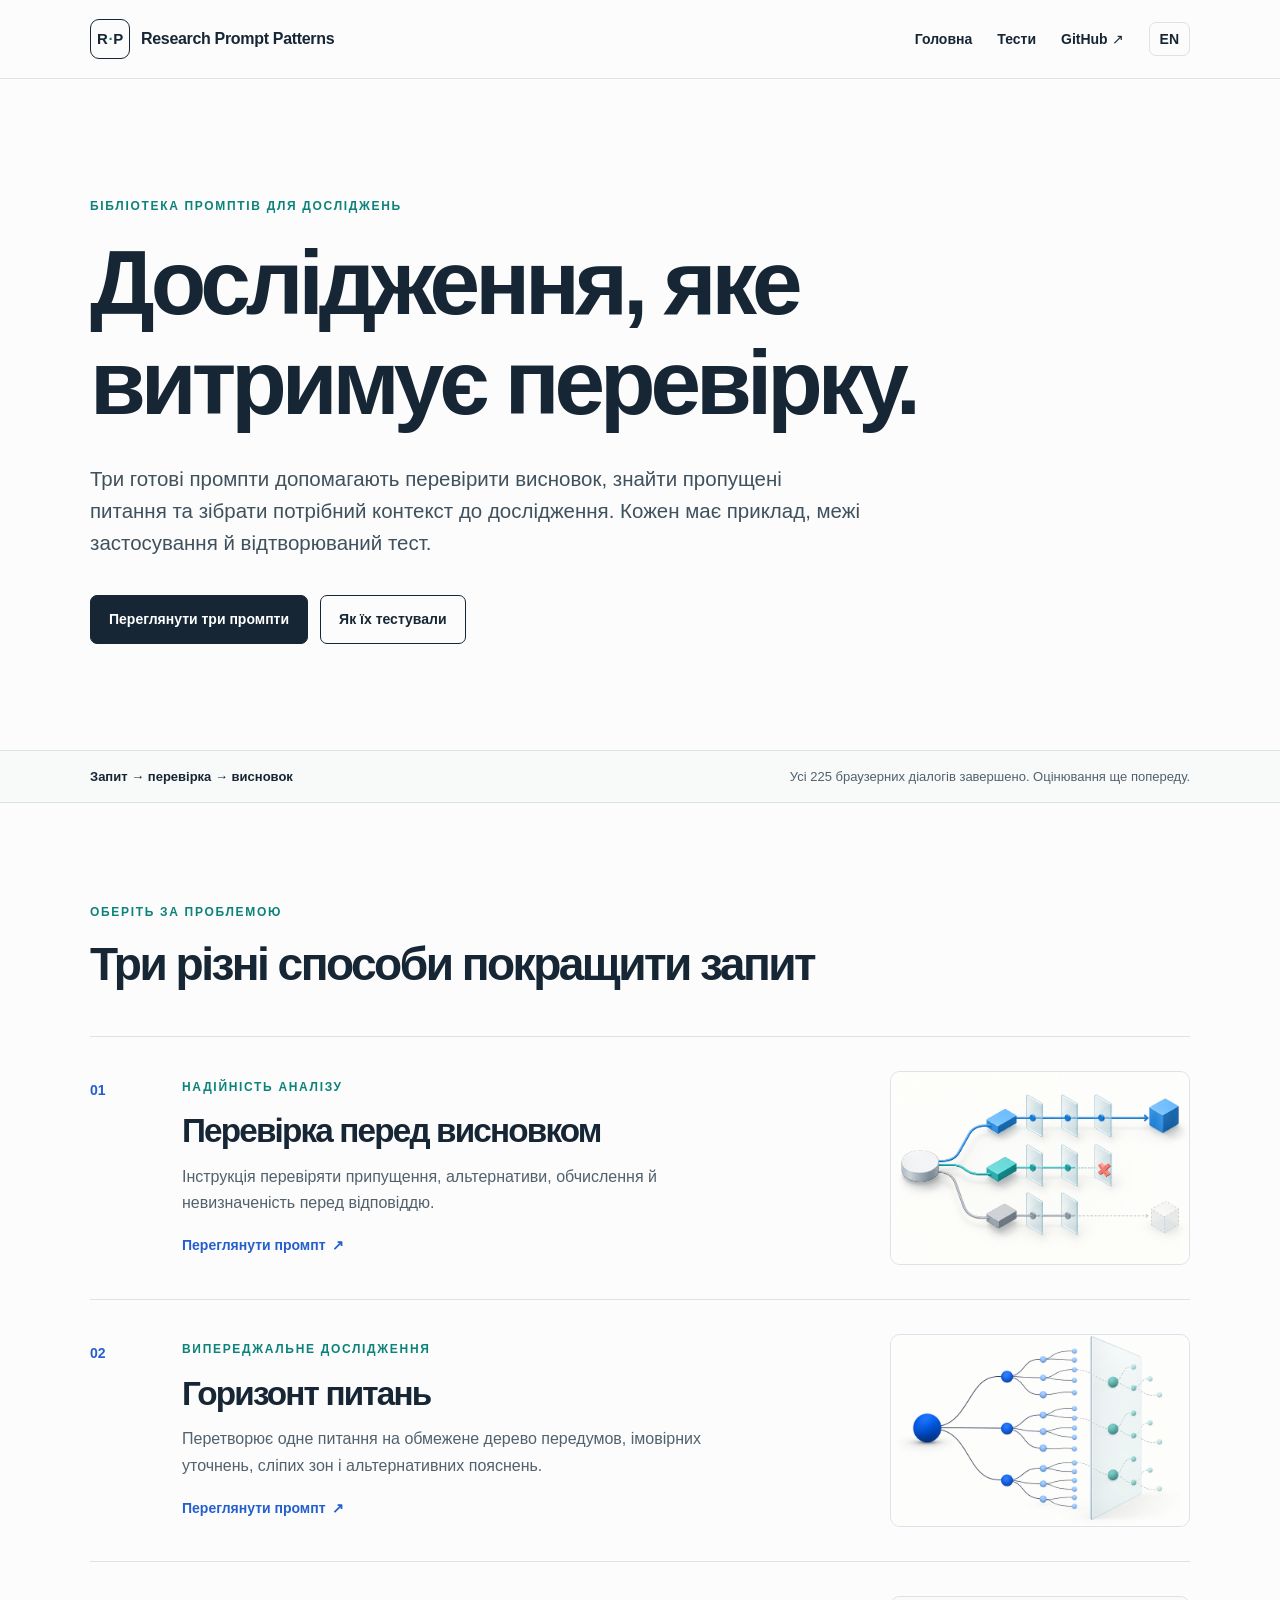
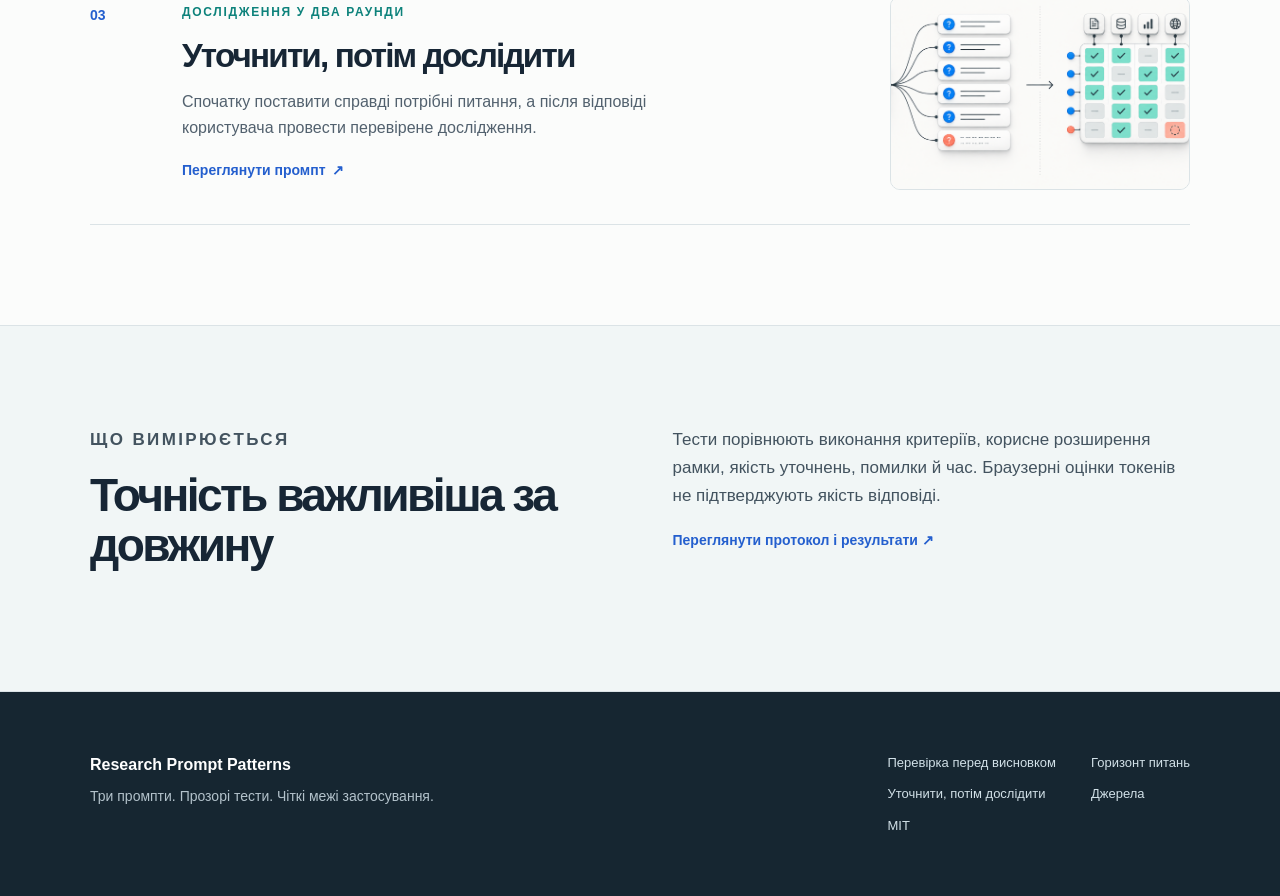
==== commit f78d5438: "Record complete browser dataset and execution recovery audit" ====
--- a/docs/uk/index.html
+++ b/docs/uk/index.html
@@ -1,4 +1,4 @@
 <!doctype html>
 <html lang="uk"><head><meta charset="utf-8"><meta name="viewport" content="width=device-width,initial-scale=1"><meta name="color-scheme" content="light"><meta name="description" content="Три дослідницькі промпти з відкритою методикою порівняння."><title>Головна · Research Prompt Patterns</title><link rel="canonical" href="https://kokojas.github.io/research-prompt-patterns/uk/index.html"><link rel="alternate" hreflang="en" href="https://kokojas.github.io/research-prompt-patterns/index.html"><link rel="alternate" hreflang="uk" href="https://kokojas.github.io/research-prompt-patterns/uk/index.html"><meta property="og:title" content="Головна · Research Prompt Patterns"><meta property="og:description" content="Три дослідницькі промпти з відкритою методикою порівняння."><meta property="og:type" content="website"><link rel="icon" href="../assets/favicon.svg" type="image/svg+xml"><link rel="stylesheet" href="../assets/style.css"></head>
 <body><a class="skip-link" href="#main">До змісту</a><header class="site-header"><div class="wrap header-inner"><a class="brand" href="index.html"><span class="brand-mark">R<span>·</span>P</span><span>Research Prompt Patterns</span></a><nav aria-label="Головна навігація"><a href="index.html">Головна</a><a href="evaluation.html">Тести</a><a href="https://github.com/kokojas/research-prompt-patterns">GitHub ↗</a><a class="lang-link" href="../index.html" hreflang="en">EN</a></nav></div></header>
-<main id="main"><section class="hero wrap"><p class="eyebrow">Бібліотека промптів для досліджень</p><h1>Дослідження, яке витримує перевірку.</h1><p class="hero-lead">Три готові промпти допомагають перевірити висновок, знайти пропущені питання та зібрати потрібний контекст до дослідження. Кожен має приклад, межі застосування й відтворюваний тест.</p><div class="hero-actions"><a class="button" href="#patterns">Переглянути три промпти</a><a class="button button-secondary" href="evaluation.html">Як їх тестували</a></div></section><section class="strip"><div class="wrap strip-inner"><span>Запит → перевірка → висновок</span><span>Пілот завершено; 225 браузерних діалогів виконуються з concurrency 3. Висновків поки немає.</span></div></section><section class="wrap section" id="patterns"><div class="section-heading"><p class="eyebrow">Оберіть за проблемою</p><h2>Три різні способи покращити запит</h2></div><article class="pattern-row"><span class="row-number">01</span><div><p class="eyebrow">Надійність аналізу</p><h2>Перевірка перед висновком</h2><p>Інструкція перевіряти припущення, альтернативи, обчислення й невизначеність перед відповіддю.</p><a class="text-link" href="verification-first.html">Переглянути промпт <span aria-hidden="true">↗</span></a></div><img src="../assets/illustrations/verification-paths.png" alt="Альтернативні відповіді проходять перевірки." loading="lazy"></article><article class="pattern-row"><span class="row-number">02</span><div><p class="eyebrow">Випереджальне дослідження</p><h2>Горизонт питань</h2><p>Перетворює одне питання на обмежене дерево передумов, імовірних уточнень, сліпих зон і альтернативних пояснень.</p><a class="text-link" href="question-horizon.html">Переглянути промпт <span aria-hidden="true">↗</span></a></div><img src="../assets/illustrations/question-tree.png" alt="Явні питання ведуть до менш очевидних залежностей." loading="lazy"></article><article class="pattern-row"><span class="row-number">03</span><div><p class="eyebrow">Дослідження у два раунди</p><h2>Уточнити, потім дослідити</h2><p>Спочатку поставити справді потрібні питання, а після відповіді користувача провести перевірене дослідження.</p><a class="text-link" href="clarify-then-investigate.html">Переглянути промпт <span aria-hidden="true">↗</span></a></div><img src="../assets/illustrations/clarification-rounds.png" alt="Перший раунд збирає важливі відповіді, другий синтезує докази." loading="lazy"></article></section><section class="section section-muted"><div class="wrap two-col"><div><p class="eyebrow">Що вимірюється</p><h2>Точність важливіша за довжину</h2></div><div><p>Тести порівнюють виконання критеріїв, корисне розширення рамки, якість уточнень, помилки й час. Браузерні оцінки токенів не підтверджують якість відповіді.</p><a class="text-link" href="evaluation.html">Переглянути протокол і результати ↗</a></div></div></section></main><footer class="site-footer"><div class="wrap footer-inner"><div><strong>Research Prompt Patterns</strong><p>Три промпти. Прозорі тести. Чіткі межі застосування.</p></div><div class="footer-links"><a href="verification-first.html">Перевірка перед висновком</a><a href="question-horizon.html">Горизонт питань</a><a href="clarify-then-investigate.html">Уточнити, потім дослідити</a><a href="https://github.com/kokojas/research-prompt-patterns/blob/main/REFERENCES.md">Джерела</a><a href="https://github.com/kokojas/research-prompt-patterns/blob/main/LICENSE">MIT</a></div></div></footer><script src="../assets/site.js" defer></script></body></html>+<main id="main"><section class="hero wrap"><p class="eyebrow">Бібліотека промптів для досліджень</p><h1>Дослідження, яке витримує перевірку.</h1><p class="hero-lead">Три готові промпти допомагають перевірити висновок, знайти пропущені питання та зібрати потрібний контекст до дослідження. Кожен має приклад, межі застосування й відтворюваний тест.</p><div class="hero-actions"><a class="button" href="#patterns">Переглянути три промпти</a><a class="button button-secondary" href="evaluation.html">Як їх тестували</a></div></section><section class="strip"><div class="wrap strip-inner"><span>Запит → перевірка → висновок</span><span>Усі 225 браузерних діалогів завершено. Оцінювання ще попереду.</span></div></section><section class="wrap section" id="patterns"><div class="section-heading"><p class="eyebrow">Оберіть за проблемою</p><h2>Три різні способи покращити запит</h2></div><article class="pattern-row"><span class="row-number">01</span><div><p class="eyebrow">Надійність аналізу</p><h2>Перевірка перед висновком</h2><p>Інструкція перевіряти припущення, альтернативи, обчислення й невизначеність перед відповіддю.</p><a class="text-link" href="verification-first.html">Переглянути промпт <span aria-hidden="true">↗</span></a></div><img src="../assets/illustrations/verification-paths.png" alt="Альтернативні відповіді проходять перевірки." loading="lazy"></article><article class="pattern-row"><span class="row-number">02</span><div><p class="eyebrow">Випереджальне дослідження</p><h2>Горизонт питань</h2><p>Перетворює одне питання на обмежене дерево передумов, імовірних уточнень, сліпих зон і альтернативних пояснень.</p><a class="text-link" href="question-horizon.html">Переглянути промпт <span aria-hidden="true">↗</span></a></div><img src="../assets/illustrations/question-tree.png" alt="Явні питання ведуть до менш очевидних залежностей." loading="lazy"></article><article class="pattern-row"><span class="row-number">03</span><div><p class="eyebrow">Дослідження у два раунди</p><h2>Уточнити, потім дослідити</h2><p>Спочатку поставити справді потрібні питання, а після відповіді користувача провести перевірене дослідження.</p><a class="text-link" href="clarify-then-investigate.html">Переглянути промпт <span aria-hidden="true">↗</span></a></div><img src="../assets/illustrations/clarification-rounds.png" alt="Перший раунд збирає важливі відповіді, другий синтезує докази." loading="lazy"></article></section><section class="section section-muted"><div class="wrap two-col"><div><p class="eyebrow">Що вимірюється</p><h2>Точність важливіша за довжину</h2></div><div><p>Тести порівнюють виконання критеріїв, корисне розширення рамки, якість уточнень, помилки й час. Браузерні оцінки токенів не підтверджують якість відповіді.</p><a class="text-link" href="evaluation.html">Переглянути протокол і результати ↗</a></div></div></section></main><footer class="site-footer"><div class="wrap footer-inner"><div><strong>Research Prompt Patterns</strong><p>Три промпти. Прозорі тести. Чіткі межі застосування.</p></div><div class="footer-links"><a href="verification-first.html">Перевірка перед висновком</a><a href="question-horizon.html">Горизонт питань</a><a href="clarify-then-investigate.html">Уточнити, потім дослідити</a><a href="https://github.com/kokojas/research-prompt-patterns/blob/main/REFERENCES.md">Джерела</a><a href="https://github.com/kokojas/research-prompt-patterns/blob/main/LICENSE">MIT</a></div></div></footer><script src="../assets/site.js" defer></script></body></html>
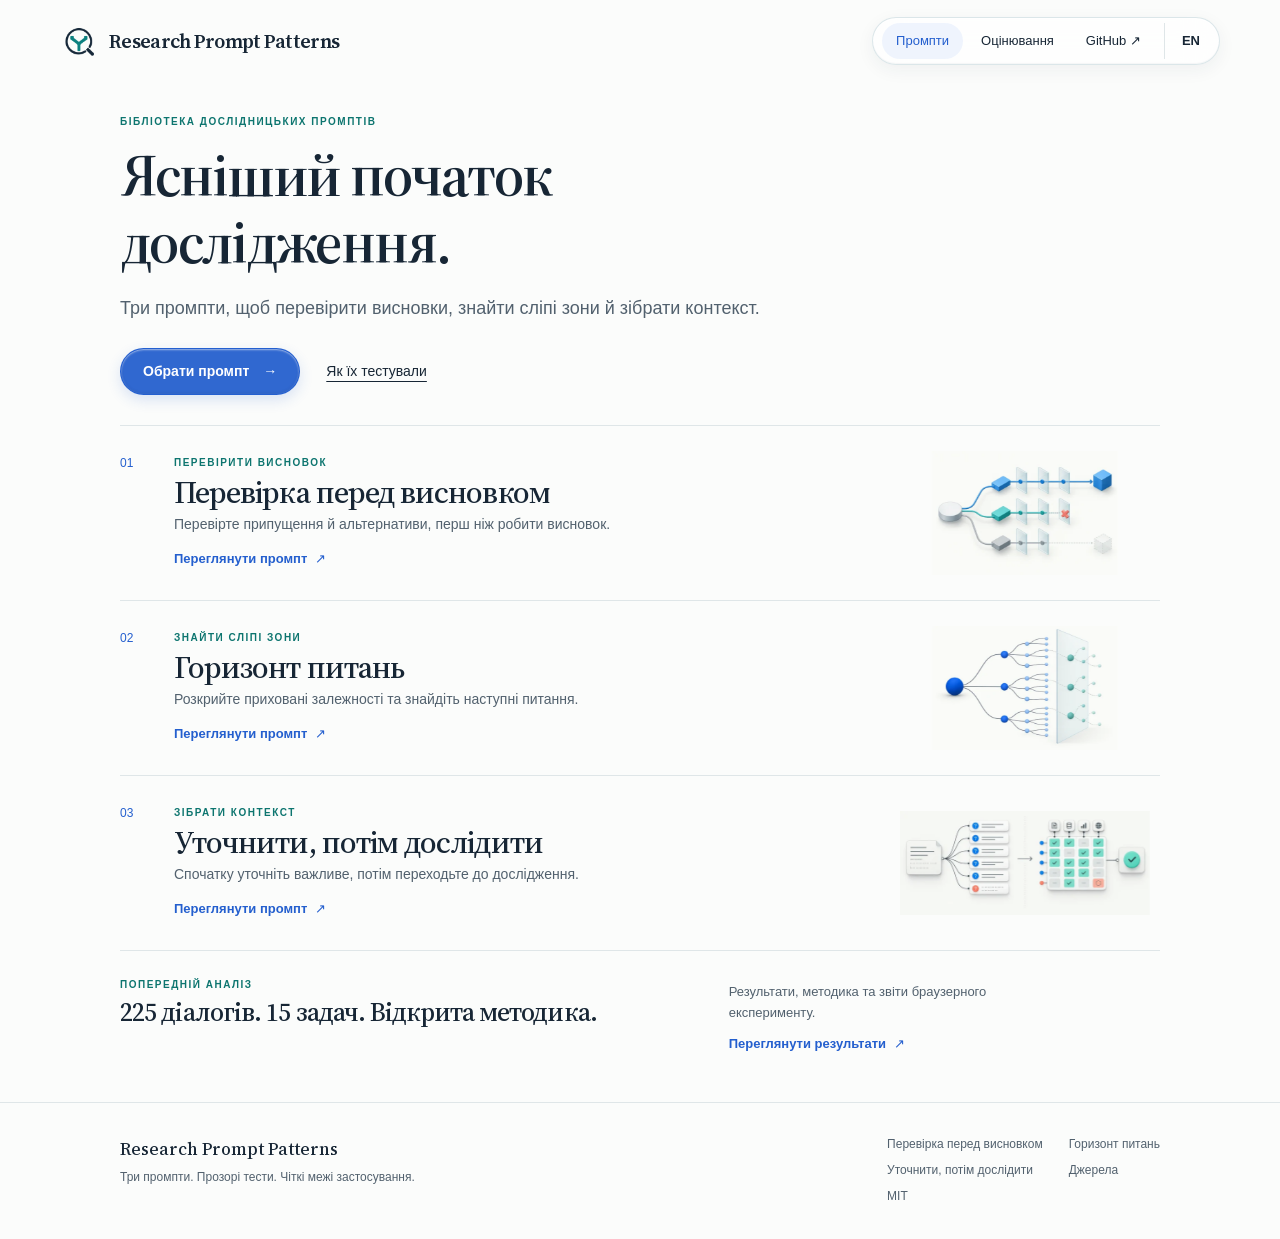
==== commit a194a15e: "Refresh bilingual site with a lighter editorial layout and glass controls" ====
--- a/docs/uk/index.html
+++ b/docs/uk/index.html
@@ -1,4 +1,4 @@
 <!doctype html>
-<html lang="uk"><head><meta charset="utf-8"><meta name="viewport" content="width=device-width,initial-scale=1"><meta name="color-scheme" content="light"><meta name="description" content="Три дослідницькі промпти з відкритою методикою порівняння."><title>Головна · Research Prompt Patterns</title><link rel="canonical" href="https://kokojas.github.io/research-prompt-patterns/uk/index.html"><link rel="alternate" hreflang="en" href="https://kokojas.github.io/research-prompt-patterns/index.html"><link rel="alternate" hreflang="uk" href="https://kokojas.github.io/research-prompt-patterns/uk/index.html"><meta property="og:title" content="Головна · Research Prompt Patterns"><meta property="og:description" content="Три дослідницькі промпти з відкритою методикою порівняння."><meta property="og:type" content="website"><link rel="icon" href="../assets/favicon.svg" type="image/svg+xml"><link rel="stylesheet" href="../assets/style.css"></head>
-<body><a class="skip-link" href="#main">До змісту</a><header class="site-header"><div class="wrap header-inner"><a class="brand" href="index.html"><span class="brand-mark">R<span>·</span>P</span><span>Research Prompt Patterns</span></a><nav aria-label="Головна навігація"><a href="index.html">Головна</a><a href="evaluation.html">Тести</a><a href="https://github.com/kokojas/research-prompt-patterns">GitHub ↗</a><a class="lang-link" href="../index.html" hreflang="en">EN</a></nav></div></header>
-<main id="main"><section class="hero wrap"><p class="eyebrow">Бібліотека промптів для досліджень</p><h1>Дослідження, яке витримує перевірку.</h1><p class="hero-lead">Три готові промпти допомагають перевірити висновок, знайти пропущені питання та зібрати потрібний контекст до дослідження. Кожен має приклад, межі застосування й відтворюваний тест.</p><div class="hero-actions"><a class="button" href="#patterns">Переглянути три промпти</a><a class="button button-secondary" href="evaluation.html">Як їх тестували</a></div></section><section class="strip"><div class="wrap strip-inner"><span>Запит → перевірка → висновок</span><span>Усі 225 браузерних діалогів завершено. Оцінювання ще попереду.</span></div></section><section class="wrap section" id="patterns"><div class="section-heading"><p class="eyebrow">Оберіть за проблемою</p><h2>Три різні способи покращити запит</h2></div><article class="pattern-row"><span class="row-number">01</span><div><p class="eyebrow">Надійність аналізу</p><h2>Перевірка перед висновком</h2><p>Інструкція перевіряти припущення, альтернативи, обчислення й невизначеність перед відповіддю.</p><a class="text-link" href="verification-first.html">Переглянути промпт <span aria-hidden="true">↗</span></a></div><img src="../assets/illustrations/verification-paths.png" alt="Альтернативні відповіді проходять перевірки." loading="lazy"></article><article class="pattern-row"><span class="row-number">02</span><div><p class="eyebrow">Випереджальне дослідження</p><h2>Горизонт питань</h2><p>Перетворює одне питання на обмежене дерево передумов, імовірних уточнень, сліпих зон і альтернативних пояснень.</p><a class="text-link" href="question-horizon.html">Переглянути промпт <span aria-hidden="true">↗</span></a></div><img src="../assets/illustrations/question-tree.png" alt="Явні питання ведуть до менш очевидних залежностей." loading="lazy"></article><article class="pattern-row"><span class="row-number">03</span><div><p class="eyebrow">Дослідження у два раунди</p><h2>Уточнити, потім дослідити</h2><p>Спочатку поставити справді потрібні питання, а після відповіді користувача провести перевірене дослідження.</p><a class="text-link" href="clarify-then-investigate.html">Переглянути промпт <span aria-hidden="true">↗</span></a></div><img src="../assets/illustrations/clarification-rounds.png" alt="Перший раунд збирає важливі відповіді, другий синтезує докази." loading="lazy"></article></section><section class="section section-muted"><div class="wrap two-col"><div><p class="eyebrow">Що вимірюється</p><h2>Точність важливіша за довжину</h2></div><div><p>Тести порівнюють виконання критеріїв, корисне розширення рамки, якість уточнень, помилки й час. Браузерні оцінки токенів не підтверджують якість відповіді.</p><a class="text-link" href="evaluation.html">Переглянути протокол і результати ↗</a></div></div></section></main><footer class="site-footer"><div class="wrap footer-inner"><div><strong>Research Prompt Patterns</strong><p>Три промпти. Прозорі тести. Чіткі межі застосування.</p></div><div class="footer-links"><a href="verification-first.html">Перевірка перед висновком</a><a href="question-horizon.html">Горизонт питань</a><a href="clarify-then-investigate.html">Уточнити, потім дослідити</a><a href="https://github.com/kokojas/research-prompt-patterns/blob/main/REFERENCES.md">Джерела</a><a href="https://github.com/kokojas/research-prompt-patterns/blob/main/LICENSE">MIT</a></div></div></footer><script src="../assets/site.js" defer></script></body></html>+<html lang="uk"><head><meta charset="utf-8"><meta name="viewport" content="width=device-width,initial-scale=1"><meta name="color-scheme" content="light"><meta name="description" content="Три дослідницькі промпти з відкритою методикою порівняння."><title>Головна · Research Prompt Patterns</title><link rel="canonical" href="https://kokojas.github.io/research-prompt-patterns/uk/index.html"><link rel="alternate" hreflang="en" href="https://kokojas.github.io/research-prompt-patterns/index.html"><link rel="alternate" hreflang="uk" href="https://kokojas.github.io/research-prompt-patterns/uk/index.html"><meta property="og:title" content="Головна · Research Prompt Patterns"><meta property="og:description" content="Три дослідницькі промпти з відкритою методикою порівняння."><meta property="og:type" content="website"><link rel="icon" href="../assets/favicon-32.png" sizes="32x32" type="image/png"><link rel="icon" href="../assets/favicon-16.png" sizes="16x16" type="image/png"><link rel="apple-touch-icon" href="../assets/apple-touch-icon.png"><link rel="stylesheet" href="../assets/fonts/fonts.css"><link rel="stylesheet" href="../assets/style.css"></head>
+<body><a class="skip-link" href="#main">До змісту</a><header class="site-header"><div class="wrap header-inner"><a class="brand" href="index.html"><img class="brand-mark" src="../assets/research-mark.png" width="40" height="40" alt=""><span>Research Prompt Patterns</span></a><nav aria-label="Головна навігація"><a href="index.html" aria-current="page">Промпти</a><a href="evaluation.html">Оцінювання</a><a href="https://github.com/kokojas/research-prompt-patterns">GitHub ↗</a><a class="lang-link" href="../index.html" hreflang="en">EN</a></nav></div></header>
+<main id="main" class="home-page"><section class="hero wrap"><p class="eyebrow" data-reveal>Бібліотека дослідницьких промптів</p><h1 data-reveal><span>Ясніший початок</span> <span>дослідження.</span></h1><p class="hero-lead" data-reveal>Три промпти, щоб перевірити висновки, знайти сліпі зони й зібрати контекст.</p><div class="hero-actions" data-reveal><a class="button" href="#patterns">Обрати промпт <span aria-hidden="true">→</span></a><a class="quiet-link" href="evaluation.html">Як їх тестували</a></div></section><section class="wrap pattern-list" id="patterns" aria-label="Три дослідницькі промпти"><article class="pattern-row" data-reveal><span class="row-number" aria-hidden="true">01</span><div class="pattern-copy"><p class="eyebrow">Перевірити висновок</p><h2><a href="verification-first.html">Перевірка перед висновком</a></h2><p>Перевірте припущення й альтернативи, перш ніж робити висновок.</p><a class="text-link" href="verification-first.html">Переглянути промпт <span aria-hidden="true">↗</span></a></div><img src="../assets/illustrations/verification-paths-preview.webp" alt="Альтернативні відповіді проходять перевірки." width="300" height="170" loading="lazy"></article><article class="pattern-row" data-reveal><span class="row-number" aria-hidden="true">02</span><div class="pattern-copy"><p class="eyebrow">Знайти сліпі зони</p><h2><a href="question-horizon.html">Горизонт питань</a></h2><p>Розкрийте приховані залежності та знайдіть наступні питання.</p><a class="text-link" href="question-horizon.html">Переглянути промпт <span aria-hidden="true">↗</span></a></div><img src="../assets/illustrations/question-tree-preview.webp" alt="Явні питання ведуть до менш очевидних залежностей." width="300" height="170" loading="lazy"></article><article class="pattern-row" data-reveal><span class="row-number" aria-hidden="true">03</span><div class="pattern-copy"><p class="eyebrow">Зібрати контекст</p><h2><a href="clarify-then-investigate.html">Уточнити, потім дослідити</a></h2><p>Спочатку уточніть важливе, потім переходьте до дослідження.</p><a class="text-link" href="clarify-then-investigate.html">Переглянути промпт <span aria-hidden="true">↗</span></a></div><img src="../assets/illustrations/clarification-rounds-preview.webp" alt="Перший раунд збирає важливі відповіді, другий синтезує докази." width="300" height="170" loading="lazy"></article></section><section class="wrap evidence-note" data-reveal><div><p class="eyebrow">Попередній аналіз</p><h2>225 діалогів. 15 задач. Відкрита методика.</h2></div><div><p>Результати, методика та звіти браузерного експерименту.</p><a class="text-link" href="evaluation.html">Переглянути результати <span aria-hidden="true">↗</span></a></div></section></main><footer class="site-footer"><div class="wrap footer-inner"><div><strong>Research Prompt Patterns</strong><p>Три промпти. Прозорі тести. Чіткі межі застосування.</p></div><div class="footer-links"><a href="verification-first.html">Перевірка перед висновком</a><a href="question-horizon.html">Горизонт питань</a><a href="clarify-then-investigate.html">Уточнити, потім дослідити</a><a href="https://github.com/kokojas/research-prompt-patterns/blob/main/REFERENCES.md">Джерела</a><a href="https://github.com/kokojas/research-prompt-patterns/blob/main/LICENSE">MIT</a></div></div></footer><script src="../assets/site.js" defer></script></body></html>
--- a/docs/assets/fonts/fonts.css
+++ b/docs/assets/fonts/fonts.css
@@ -0,0 +1,36 @@
+/* cyrillic-ext */
+@font-face {
+  font-family: 'Source Serif 4';
+  font-style: normal;
+  font-weight: 400 600;
+  font-display: swap;
+  src: url(source-serif-4-cyrillic-ext.woff2) format('woff2');
+  unicode-range: U+0460-052F, U+1C80-1C8A, U+20B4, U+2DE0-2DFF, U+A640-A69F, U+FE2E-FE2F;
+}
+/* cyrillic */
+@font-face {
+  font-family: 'Source Serif 4';
+  font-style: normal;
+  font-weight: 400 600;
+  font-display: swap;
+  src: url(source-serif-4-cyrillic.woff2) format('woff2');
+  unicode-range: U+0301, U+0400-045F, U+0490-0491, U+04B0-04B1, U+2116;
+}
+/* latin-ext */
+@font-face {
+  font-family: 'Source Serif 4';
+  font-style: normal;
+  font-weight: 400 600;
+  font-display: swap;
+  src: url(source-serif-4-latin-ext.woff2) format('woff2');
+  unicode-range: U+0100-02BA, U+02BD-02C5, U+02C7-02CC, U+02CE-02D7, U+02DD-02FF, U+0304, U+0308, U+0329, U+1D00-1DBF, U+1E00-1E9F, U+1EF2-1EFF, U+2020, U+20A0-20AB, U+20AD-20C4, U+2113, U+2C60-2C7F, U+A720-A7FF;
+}
+/* latin */
+@font-face {
+  font-family: 'Source Serif 4';
+  font-style: normal;
+  font-weight: 400 600;
+  font-display: swap;
+  src: url(source-serif-4-latin.woff2) format('woff2');
+  unicode-range: U+0000-00FF, U+0131, U+0152-0153, U+02BB-02BC, U+02C6, U+02DA, U+02DC, U+0304, U+0308, U+0329, U+2000-206F, U+20AC, U+2122, U+2191, U+2193, U+2212, U+2215, U+FEFF, U+FFFD;
+}
--- a/docs/assets/style.css
+++ b/docs/assets/style.css
@@ -1,15 +1,235 @@
-:root{--ink:#172635;--muted:#52616e;--line:#dbe3e6;--paper:#fbfcfb;--soft:#f1f6f6;--blue:#245fce;--teal:#0d827b;--wrap:1100px}
-*{box-sizing:border-box}html{scroll-behavior:smooth}body{margin:0;background:var(--paper);color:var(--ink);font:16px/1.64 -apple-system,BlinkMacSystemFont,"Segoe UI",Inter,Arial,sans-serif;-webkit-font-smoothing:antialiased}a{color:var(--blue);text-underline-offset:3px}a:hover{color:#164ca9}img{display:block;max-width:100%}.wrap{width:min(calc(100% - 48px),var(--wrap));margin-inline:auto}
-.skip-link{position:absolute;left:-999px;top:8px;padding:8px;background:#fff;z-index:10}.skip-link:focus{left:8px}
-.site-header{border-bottom:1px solid var(--line);background:rgba(251,252,251,.97)}.header-inner{min-height:78px;display:flex;align-items:center;justify-content:space-between;gap:28px}.brand{display:flex;align-items:center;gap:11px;text-decoration:none;color:var(--ink);font-weight:720;letter-spacing:-.02em;white-space:nowrap}.brand:hover{color:var(--ink)}.brand-mark{display:inline-flex;align-items:center;justify-content:center;width:40px;height:40px;border:1.5px solid var(--ink);border-radius:9px;font-size:15px;font-weight:750}.brand-mark span{color:var(--teal);padding:0 1px}.site-header nav{display:flex;align-items:center;gap:25px;font-size:14px;font-weight:590}.site-header nav a{text-decoration:none;color:var(--ink)}.site-header nav a:hover{color:var(--blue)}.lang-link{border:1px solid var(--line);border-radius:7px;padding:5px 10px}
-.eyebrow{margin:0 0 16px;color:var(--teal);font-size:12px;font-weight:750;letter-spacing:.14em;text-transform:uppercase}.hero{padding:118px 0 106px}h1,h2,h3,p{margin-top:0}h1,h2{letter-spacing:-.055em;line-height:1.1}h1{font-size:clamp(3.2rem,7.1vw,6.6rem);font-weight:750;max-width:950px;margin-bottom:30px}h2{font-size:clamp(2rem,3.6vw,3.4rem);font-weight:700;margin-bottom:20px}.hero-lead{max-width:770px;font-size:clamp(1.14rem,1.6vw,1.43rem);line-height:1.58;color:#40515e;margin-bottom:30px}.hero-actions{display:flex;flex-wrap:wrap;gap:12px;margin-top:35px}.button{display:inline-flex;align-items:center;justify-content:center;border-radius:7px;background:var(--ink);padding:12px 18px;color:#fff;text-decoration:none;font-size:14px;font-weight:680;border:1px solid var(--ink)}.button:hover{background:var(--blue);border-color:var(--blue);color:#fff}.button-secondary{background:transparent;color:var(--ink)}.button-secondary:hover{background:var(--soft);color:var(--ink);border-color:var(--line)}
-.strip{border-block:1px solid var(--line);background:#f7faf9}.strip-inner{display:flex;justify-content:space-between;align-items:center;gap:30px;padding:15px 0;font-size:13px;color:var(--muted)}.strip-inner span:first-child{font-weight:730;color:var(--ink)}.section{padding:100px 0}.section-muted{background:var(--soft);border-block:1px solid var(--line)}.section-heading{margin-bottom:47px;max-width:750px}.section-heading>p:last-child{color:var(--muted);font-size:17px}
-.pattern-row{display:grid;grid-template-columns:64px minmax(0,1fr) 300px;gap:28px;align-items:center;border-top:1px solid var(--line);padding:34px 0}.pattern-row:last-child{border-bottom:1px solid var(--line)}.row-number{align-self:start;color:var(--blue);font-size:14px;font-weight:780;font-variant-numeric:tabular-nums;padding-top:8px}.pattern-row h2{font-size:clamp(1.7rem,2.6vw,2.7rem);margin-bottom:14px}.pattern-row p:not(.eyebrow){color:var(--muted);max-width:560px}.pattern-row img{width:300px;aspect-ratio:1.55;object-fit:cover;border:1px solid var(--line);border-radius:10px;background:#fff}.text-link{display:inline-flex;gap:6px;align-items:center;font-size:14px;font-weight:730;text-decoration:none}.two-col{display:grid;grid-template-columns:1fr 1fr;gap:65px}.two-col p{font-size:17px;color:#43535f}
-.prompt-hero{padding:50px 0 0}.prompt-hero h1{font-size:clamp(3rem,6.4vw,5.8rem);max-width:900px}.back-link{display:inline-block;font-size:14px;text-decoration:none;margin-bottom:55px}.prompt-intent{max-width:770px;font-size:17px;color:var(--muted);margin-bottom:38px}.hero-image{width:100%;aspect-ratio:2.35;object-fit:cover;border:1px solid var(--line);border-radius:11px;background:#fff}.prompt-section{padding-top:92px}.prompt-toolbar{background:#1b2d3b;color:#dce9ef;border-radius:10px 10px 0 0;display:flex;align-items:center;justify-content:space-between;padding:10px 16px;font:12px/1.4 ui-monospace,SFMono-Regular,Menlo,Consolas,monospace}.copy-button{appearance:none;background:transparent;border:1px solid #6b7e8d;color:#fff;border-radius:5px;padding:7px 11px;cursor:pointer;font:inherit}.copy-button:hover,.copy-button:focus-visible{background:#385365}.prompt-code{margin:0;padding:25px 29px;white-space:pre-wrap;overflow-wrap:anywhere;max-height:650px;overflow:auto;border-radius:0 0 10px 10px;background:#f3f7fa;border:1px solid #dce6eb;border-top:0;color:#1e3341;font:13px/1.68 ui-monospace,SFMono-Regular,Menlo,Consolas,monospace}.usage-note{margin-top:19px;font-size:15px;color:var(--muted)}.usage-note strong{color:var(--ink)}
-.steps{list-style:none;padding:0;margin:0 0 40px;display:grid;grid-template-columns:repeat(3,1fr);border-block:1px solid var(--line)}.steps li{padding:29px 28px 25px 0;border-right:1px solid var(--line)}.steps li:not(:first-child){padding-left:28px}.steps li:last-child{border-right:0}.steps span{display:block;color:var(--blue);font-size:13px;font-weight:780;margin-bottom:24px}.steps p{font-size:17px;font-weight:610;line-height:1.4;margin:0}.diagram{margin:0}.diagram img{width:100%;aspect-ratio:2.2;object-fit:cover;border:1px solid var(--line);border-radius:10px;background:#fff}.diagram figcaption,.results-figure figcaption{font-size:13px;color:var(--muted);padding-top:10px}.three-col{display:grid;grid-template-columns:repeat(3,1fr);gap:47px}.three-col h2{font-size:1.75rem;letter-spacing:-.04em}.three-col p:not(.eyebrow){color:var(--muted);font-size:15px}.source-links a{display:inline-block;font-size:13px;margin-right:6px}.result-callout{border-top:1px solid var(--line);padding-top:15px;margin-bottom:18px;display:flex;flex-direction:column;gap:2px}.result-callout strong{color:var(--blue);font-size:2.2rem;letter-spacing:-.05em;line-height:1.2}.result-callout span{font-size:13px;color:var(--muted)}
-.eval-hero{padding-bottom:72px}.table-scroll{overflow-x:auto}table{border-collapse:collapse;width:100%;font-size:14px;font-variant-numeric:tabular-nums}caption{text-align:left;font-size:13px;color:var(--muted);padding-bottom:11px}th,td{padding:15px 13px;border-bottom:1px solid var(--line);text-align:right;white-space:nowrap}thead th{border-top:1px solid var(--line);color:var(--muted);font-size:12px;font-weight:750}th:first-child{text-align:left;padding-left:0}td:last-child,thead th:last-child{padding-right:0}tbody th{font-weight:650}.results-figure{margin:45px 0 0}.results-figure img{width:100%;border:1px solid var(--line);border-radius:8px}.pending{padding:34px;border:1px solid var(--line);border-radius:8px;background:var(--soft)}.link-grid{display:grid;grid-template-columns:repeat(2,1fr);gap:12px}.link-grid a{display:block;padding:18px 20px;border:1px solid var(--line);border-radius:7px;text-decoration:none;font-weight:650;background:#fff}.link-grid a:hover{border-color:var(--blue)}.fine-print{color:var(--muted);font-size:14px;margin-top:30px}
-.result-grid{display:grid;grid-template-columns:repeat(3,minmax(0,1fr));gap:14px;margin:0 0 48px}.result-card{border:1px solid var(--line);border-radius:9px;background:#fff;padding:24px 23px}.result-card h3{font-size:18px;line-height:1.25;margin:0 0 12px}.result-card p{font-size:13px;line-height:1.5;color:var(--muted);margin-bottom:9px}.result-card .verdict{font-weight:700;color:var(--teal)}.result-card .result-number{font-size:36px;font-weight:760;letter-spacing:-.05em;line-height:1.1;color:var(--ink);margin:17px 0}.result-card .result-number small{font-size:17px;letter-spacing:0}.result-card .fine-print{margin-top:19px;margin-bottom:0;border-top:1px solid var(--line);padding-top:14px}
-.site-footer{background:#162631;color:#fff;padding:60px 0}.footer-inner{display:flex;justify-content:space-between;gap:45px}.footer-inner p{color:#b3c2cb;font-size:14px;margin-top:7px}.footer-links{display:grid;grid-template-columns:repeat(2,max-content);column-gap:35px;row-gap:10px}.footer-links a{color:#d1e0e7;text-decoration:none;font-size:13px}.footer-links a:hover{color:#fff}
-@media(max-width:850px){.pattern-row{grid-template-columns:45px 1fr}.pattern-row img{grid-column:2;width:100%;max-height:270px;aspect-ratio:2.1}.three-col{grid-template-columns:1fr;gap:35px}.steps{grid-template-columns:1fr}.steps li,.steps li:not(:first-child){border-right:0;border-bottom:1px solid var(--line);padding:18px 0}.steps li:last-child{border-bottom:0}.steps span{margin-bottom:8px}.result-grid{grid-template-columns:1fr}}
-@media(max-width:640px){.wrap{width:min(calc(100% - 32px),var(--wrap))}.header-inner{min-height:68px}.brand{font-size:13px}.brand-mark{width:34px;height:34px;font-size:12px}.site-header nav{gap:11px;font-size:12px}.site-header nav a:nth-child(3){display:none}.hero{padding:75px 0}.hero h1{font-size:clamp(2.8rem,13vw,4.2rem)}.hero-lead{font-size:1.08rem}.strip-inner{display:block;font-size:12px}.strip-inner span{display:block}.strip-inner span+span{margin-top:4px}.section{padding:70px 0}.pattern-row{gap:12px;grid-template-columns:32px 1fr;padding:27px 0}.pattern-row img{grid-column:1/-1;max-height:220px}.two-col{grid-template-columns:1fr;gap:12px}.prompt-hero{padding-top:34px}.prompt-hero h1{font-size:clamp(2.8rem,12vw,4.3rem)}.back-link{margin-bottom:33px}.hero-image,.diagram img{aspect-ratio:1.55}.prompt-code{font-size:12px;padding:18px}.link-grid{grid-template-columns:1fr}.footer-inner{display:block}.footer-links{margin-top:25px;grid-template-columns:repeat(2,1fr);gap:8px}}
-@media(max-width:420px){.brand>span:last-child{display:none}.site-header nav{gap:10px}.site-header nav a{font-size:12px}}
+:root {
+  --ink: #172635;
+  --muted: #52616e;
+  --line: #dfe6e8;
+  --paper: #fbfcfb;
+  --soft: #f1f6f5;
+  --blue: #245fce;
+  --teal: #0d756f;
+  --wrap: 1040px;
+  --serif: 'Source Serif 4', Georgia, 'Times New Roman', serif;
+}
+* { box-sizing: border-box; }
+html { scroll-behavior: smooth; scroll-padding-top: 112px; }
+body { margin: 0; color: var(--ink); background: var(--paper); font: 16px/1.65 -apple-system, BlinkMacSystemFont, 'Segoe UI', Arial, sans-serif; -webkit-font-smoothing: antialiased; }
+a { color: var(--blue); text-underline-offset: 5px; text-decoration-thickness: 1px; }
+a:hover { color: #174baf; }
+a, button { -webkit-tap-highlight-color: transparent; }
+a:focus-visible, button:focus-visible, pre:focus-visible { outline: 2px solid var(--blue); outline-offset: 5px; }
+img { display: block; max-width: 100%; }
+button { font: inherit; }
+h1, h2, h3, p { margin-top: 0; }
+h1, h2 { font-family: var(--serif); font-weight: 500; letter-spacing: -.035em; line-height: 1.12; text-wrap: balance; }
+h1 { font-size: clamp(42px, 5.4vw, 66px); margin-bottom: 18px; }
+h2 { font-size: clamp(28px, 3vw, 38px); margin-bottom: 18px; }
+h3 { font-size: 18px; line-height: 1.4; font-weight: 600; }
+.wrap { width: min(calc(100% - 64px), var(--wrap)); margin-inline: auto; }
+.skip-link { position: fixed; left: 24px; top: -100px; z-index: 100; background: #fff; border: 1px solid var(--line); padding: 10px 16px; border-radius: 8px; }
+.skip-link:focus { top: 12px; }
+.site-header { position: sticky; top: 0; z-index: 20; padding: 17px 0; background: rgba(251,252,251,.92); }
+.header-inner { width: min(calc(100% - 64px), 1160px); min-height: 48px; display: flex; align-items: center; justify-content: space-between; gap: 24px; }
+.brand { display: flex; align-items: center; gap: 10px; color: var(--ink); text-decoration: none; white-space: nowrap; font-family: var(--serif); font-size: 20px; font-weight: 600; letter-spacing: -.035em; }
+.brand:hover { color: var(--ink); }
+.brand-mark { width: 39px; height: 39px; object-fit: contain; flex: 0 0 auto; }
+/* Glass is a functional layer. Reading surfaces stay opaque and quiet. */
+.site-header nav { display: flex; align-items: center; gap: 4px; padding: 5px 9px; border: 1px solid rgba(211,224,228,.8); border-radius: 999px; background: rgba(255,255,255,.74); box-shadow: inset 0 1px 0 rgba(255,255,255,.98), inset 0 -1px 1px rgba(31,59,76,.04), 0 5px 18px rgba(28,54,70,.06); -webkit-backdrop-filter: blur(18px) saturate(140%); backdrop-filter: blur(18px) saturate(140%); }
+.site-header nav a { position: relative; padding: 7px 14px; border-radius: 999px; color: var(--ink); text-decoration: none; font-size: 13px; font-weight: 500; white-space: nowrap; transition: background-color .2s ease, color .2s ease; }
+.site-header nav a:hover { background: rgba(219,232,238,.42); }
+.site-header nav a[aria-current='page'] { color: var(--blue); background: rgba(229,237,252,.6); }
+.site-header nav a.lang-link { margin-left: 5px; border-left: 1px solid var(--line); border-radius: 0; padding-inline: 17px 10px; font-weight: 600; }
+.eyebrow { color: var(--teal); font-size: 10px; font-weight: 650; letter-spacing: .15em; line-height: 1.5; text-transform: uppercase; margin-bottom: 13px; }
+.hero { padding: 32px 0 30px; }
+.hero h1 { max-width: 820px; font-size: clamp(42px,5vw,60px); font-weight: 600; text-wrap: wrap; }
+.hero h1 span { display: block; }
+.hero-lead { max-width: 720px; font-size: 18px; line-height: 1.65; color: var(--muted); margin-bottom: 20px; }
+.hero-actions { display: flex; flex-wrap: wrap; align-items: center; gap: 26px; margin-top: 24px; }
+.button { position: relative; isolation: isolate; display: inline-flex; align-items: center; justify-content: center; gap: 14px; padding: 11px 22px; min-height: 46px; border: 1px solid rgba(31,93,208,.75); border-radius: 999px; background: rgba(36,95,206,.94); color: #fff; font-size: 14px; font-weight: 550; text-decoration: none; box-shadow: inset 0 1px 2px rgba(255,255,255,.55), inset 0 -1px 3px rgba(6,33,90,.12), 0 5px 14px rgba(36,95,206,.16); -webkit-backdrop-filter: blur(14px) saturate(150%); backdrop-filter: blur(14px) saturate(150%); transition: transform .2s ease, box-shadow .2s ease, background-color .2s ease; }
+.button:hover { color: #fff; background: #1954c1; transform: translateY(-1px); box-shadow: inset 0 1px 2px rgba(255,255,255,.5), 0 7px 18px rgba(36,95,206,.2); }
+.button:active { transform: translateY(0); }
+.button-secondary { background: rgba(255,255,255,.75); border-color: var(--line); color: var(--ink); box-shadow: inset 0 1px 1px #fff, 0 3px 10px rgba(28,54,70,.04); }
+.button-secondary:hover { background: #fff; color: var(--ink); }
+.quiet-link { color: var(--ink); font-size: 14px; }
+.pattern-list { scroll-margin-top: 110px; }
+.pattern-row { display: grid; grid-template-columns: 30px minmax(0,1fr) 270px; gap: 24px; align-items: center; min-height: 172px; padding: 25px 0; border-top: 1px solid var(--line); }
+.row-number { align-self: start; padding-top: 3px; font-size: 12px; font-weight: 500; color: var(--blue); font-variant-numeric: tabular-nums; }
+.pattern-copy .eyebrow { font-size: 10px; margin-bottom: 5px; }
+.pattern-copy h2 { font-size: 31px; margin-bottom: 5px; letter-spacing: -.03em; }
+.pattern-copy h2 a { color: inherit; text-decoration: none; }
+.pattern-copy h2 a:hover { color: var(--blue); }
+.pattern-copy > p:not(.eyebrow) { color: var(--muted); font-size: 14px; line-height: 1.55; max-width: 450px; margin-bottom: 9px; }
+.pattern-row img { width: 250px; height: 124px; object-fit: contain; justify-self: center; mix-blend-mode: multiply; }
+.text-link { display: inline-flex; gap: 8px; align-items: center; font-size: 13px; font-weight: 550; text-decoration: none; }
+.text-link span { transition: transform .2s ease; }
+.text-link:hover span { transform: translate(2px,-2px); }
+.evidence-note { display: grid; grid-template-columns: 1.3fr 1fr; gap: 48px; border-top: 1px solid var(--line); padding-block: 26px 46px; }
+.evidence-note h2 { font-size: 26px; margin-bottom: 0; }
+.evidence-note .eyebrow { margin-bottom: 6px; }
+.evidence-note > div:last-child { padding-top: 5px; }
+.evidence-note p:not(.eyebrow) { font-size: 13px; color: var(--muted); line-height: 1.6; margin-bottom: 6px; max-width: 330px; }
+.section { padding-block: 64px; }
+.section-muted { background: var(--soft); border-block: 1px solid var(--line); }
+.section-heading { max-width: 700px; margin-bottom: 32px; }
+.section-heading > p:last-child { color: var(--muted); }
+.two-col { display: grid; grid-template-columns: 1fr 1.15fr; gap: 64px; }
+.two-col h2 { max-width: 400px; }
+.two-col p:not(.eyebrow) { color: var(--muted); font-size: 15px; }
+.prompt-hero { padding-top: 38px; }
+.prompt-hero h1 { max-width: 850px; font-size: clamp(40px,5vw,60px); }
+.back-link { display: inline-block; font-size: 13px; text-decoration: none; margin-bottom: 30px; }
+.prompt-intent { max-width: 720px; color: var(--muted); font-size: 15px; margin-bottom: 28px; }
+.hero-image { width: 100%; max-height: 290px; object-fit: contain; border-radius: 8px; mix-blend-mode: multiply; }
+.prompt-section { padding-top: 50px; }
+.prompt-toolbar { display: flex; align-items: center; justify-content: space-between; gap: 16px; padding: 11px 18px; color: #f0f6fa; background: #1c3040; border-radius: 12px 12px 0 0; font: 12px/1.5 ui-monospace,SFMono-Regular,Menlo,Consolas,monospace; }
+.copy-button { background: rgba(255,255,255,.1); border: 1px solid rgba(255,255,255,.24); border-radius: 999px; box-shadow: inset 0 1px 1px rgba(255,255,255,.15); color: #fff; padding: 8px 15px; min-height: 36px; cursor: pointer; font: inherit; -webkit-backdrop-filter: blur(12px); backdrop-filter: blur(12px); transition: background-color .2s ease; }
+.copy-button:hover { background: rgba(255,255,255,.2); }
+.copy-button:focus-visible { outline-color: #a9d4ff; }
+.prompt-code { padding: 24px; margin: 0; background: #f2f6f8; color: #233c4e; border: 1px solid var(--line); border-top: 0; border-radius: 0 0 12px 12px; max-height: 620px; overflow: auto; overflow-wrap: anywhere; white-space: pre-wrap; font: 13px/1.85 ui-monospace,SFMono-Regular,Menlo,Consolas,monospace; }
+.usage-note { font-size: 14px; color: var(--muted); margin-top: 18px; max-width: 780px; }
+.usage-note strong { color: var(--ink); }
+.steps { display: grid; grid-template-columns: repeat(3,1fr); list-style: none; padding: 0; margin: 0 0 32px; border-block: 1px solid var(--line); }
+.steps li { padding: 24px; padding-left: 0; }
+.steps li + li { border-left: 1px solid var(--line); padding-left: 24px; }
+.steps span { display: block; color: var(--blue); font-size: 12px; margin-bottom: 12px; }
+.steps p { margin: 0; font-size: 15px; font-weight: 500; }
+.diagram { margin: 0; }
+.diagram img { width: 100%; max-height: 400px; object-fit: contain; mix-blend-mode: multiply; }
+.diagram figcaption, .results-figure figcaption { font-size: 12px; color: var(--muted); padding-top: 10px; }
+.three-col { display: grid; grid-template-columns: repeat(3,1fr); gap: 36px; }
+.three-col h2 { font-size: 27px; }
+.three-col p:not(.eyebrow) { font-size: 14px; color: var(--muted); }
+.source-links a { font-size: 12px; margin-right: 5px; }
+.result-callout { display: flex; flex-direction: column; gap: 6px; border-top: 1px solid var(--line); padding-top: 14px; margin-bottom: 18px; }
+.result-callout strong { color: var(--blue); font-size: 30px; line-height: 1.2; }
+.result-callout span { font-size: 13px; }
+.eval-hero { padding-bottom: 12px; }
+.eval-hero > p:last-child { max-width: 800px; font-size: 14px; color: var(--muted); }
+.table-scroll { overflow-x: auto; overscroll-behavior-inline: contain; }
+table { width: 100%; border-collapse: collapse; font-size: 13px; font-variant-numeric: tabular-nums; }
+caption { text-align: left; color: var(--muted); font-size: 12px; padding-bottom: 15px; }
+th, td { padding: 14px 12px; border-bottom: 1px solid var(--line); text-align: right; white-space: nowrap; }
+th:first-child { text-align: left; padding-left: 0; }
+th:last-child, td:last-child { padding-right: 0; }
+thead th { font-size: 11px; font-weight: 550; color: var(--muted); border-top: 1px solid var(--line); }
+tbody th { font-weight: 550; }
+.results-figure { margin: 36px 0 0; }
+.results-figure img { width: 100%; border-radius: 6px; }
+.pending { padding: 24px; background: var(--soft); border-radius: 10px; }
+.link-grid { display: grid; grid-template-columns: repeat(2,minmax(0,1fr)); gap: 0 28px; }
+.link-grid a { padding: 17px 0; border-bottom: 1px solid var(--line); text-decoration: none; font-size: 14px; font-weight: 500; }
+.link-grid a:hover { color: var(--teal); }
+.fine-print { font-size: 12px; color: var(--muted); margin-top: 24px; }
+.result-grid { display: grid; grid-template-columns: repeat(3,minmax(0,1fr)); gap: 0; margin-bottom: 36px; }
+.result-card { padding: 6px 24px 6px 0; }
+.result-card + .result-card { padding-left: 24px; border-left: 1px solid var(--line); }
+.result-card h3 { font-size: 17px; margin-bottom: 13px; }
+.result-card p { color: var(--muted); font-size: 12px; line-height: 1.65; margin-bottom: 10px; }
+.result-card .verdict { color: var(--teal); font-weight: 600; }
+.result-card .result-number { color: var(--ink); font-size: 32px; font-weight: 500; line-height: 1.2; margin: 12px 0; }
+.result-number small { font-size: 15px; }
+.result-card .fine-print { border-top: 1px solid var(--line); margin-top: 16px; padding-top: 13px; }
+.site-footer { border-top: 1px solid var(--line); padding: 32px 0; color: var(--muted); }
+.footer-inner { display: flex; justify-content: space-between; align-items: start; gap: 40px; }
+.footer-inner strong { font-family: var(--serif); color: var(--ink); font-size: 17px; font-weight: 500; }
+.footer-inner p { margin: 4px 0 0; font-size: 12px; }
+.footer-links { display: grid; grid-template-columns: repeat(2,max-content); gap: 6px 26px; }
+.footer-links a { color: var(--muted); font-size: 12px; text-decoration: none; }
+.footer-links a:hover { color: var(--blue); }
+.visually-hidden { position: absolute; width: 1px; height: 1px; margin: -1px; padding: 0; overflow: hidden; clip: rect(0,0,0,0); white-space: nowrap; border: 0; }
+@media (max-width: 950px) {
+  .brand { font-size: 17px; }
+  .site-header nav a { padding-inline: 10px; }
+  .pattern-row { grid-template-columns: 24px minmax(0,1fr) 210px; gap: 18px; }
+  .pattern-row img { width: 200px; }
+  .pattern-copy h2 { font-size: 28px; }
+  .two-col { gap: 36px; }
+  .evidence-note { gap: 30px; }
+}
+@media (max-width: 700px) {
+  html { scroll-padding-top: 100px; }
+  .wrap, .header-inner { width: min(calc(100% - 36px),var(--wrap)); }
+  .site-header { padding-block: 12px; }
+  .header-inner { gap: 12px; }
+  .brand { font-size: 16px; gap: 7px; }
+  .brand-mark { width: 32px; height: 32px; }
+  .site-header nav { gap: 0; padding: 4px; }
+  .site-header nav a { font-size: 12px; padding: 8px 10px; }
+  .site-header nav a:nth-child(3) { display: none; }
+  .site-header nav a.lang-link { padding-inline: 12px 9px; }
+  .brand > span:last-child { max-width: 155px; white-space: normal; line-height: 1.15; }
+  .hero { padding-top: 34px; padding-bottom: 32px; }
+  .hero h1 { font-size: clamp(40px,7.6vw,54px); }
+  .hero-lead { font-size: 16px; }
+  .hero-actions { gap: 22px; }
+  .pattern-row { grid-template-columns: 20px minmax(0,1fr) 135px; gap: 12px; min-height: 175px; padding-block: 24px; }
+  .pattern-copy h2 { font-size: 25px; }
+  .pattern-copy > p:not(.eyebrow) { font-size: 13px; }
+  .pattern-row img { width: 135px; height: 100px; }
+  .evidence-note { grid-template-columns: 1fr; gap: 14px; padding-block: 26px 34px; }
+  .evidence-note h2 { font-size: 26px; }
+  .evidence-note p:not(.eyebrow) { max-width: none; }
+  .section { padding-block: 44px; }
+  .prompt-hero { padding-top: 28px; }
+  .prompt-hero h1 { font-size: 43px; }
+  .two-col, .three-col { grid-template-columns: 1fr; gap: 20px; }
+  .steps { grid-template-columns: 1fr; }
+  .steps li, .steps li + li { border-left: 0; padding: 18px 0; }
+  .steps li + li { border-top: 1px solid var(--line); }
+  .steps span { margin-bottom: 6px; }
+  .hero-image { max-height: 220px; }
+  .diagram img { max-height: 300px; }
+  .result-grid { grid-template-columns: 1fr; }
+  .result-card, .result-card + .result-card { border-left: 0; padding: 22px 0; border-bottom: 1px solid var(--line); }
+  .result-card:first-child { padding-top: 0; }
+  .result-card:last-child { border-bottom: 0; }
+  .result-card p { font-size: 13px; }
+  .link-grid { grid-template-columns: 1fr; }
+  .footer-inner { flex-direction: column; gap: 22px; }
+  .footer-links { grid-template-columns: 1fr 1fr; width: 100%; gap: 8px 16px; }
+}
+@media (max-width: 480px) {
+  .brand > span:last-child { display: none; }
+  .header-inner { gap: 8px; }
+  .site-header nav a { padding-inline: 12px; }
+  .hero { padding-top: 28px; }
+  .hero h1 { font-size: 40px; max-width: 360px; }
+  .eyebrow { font-size: 9px; letter-spacing: .13em; }
+  .hero-actions { gap: 18px; }
+  .button { font-size: 13px; padding-inline: 18px; }
+  .quiet-link { font-size: 13px; }
+  .pattern-row { grid-template-columns: 20px minmax(0,1fr); gap: 12px; }
+  .pattern-copy h2 { font-size: 28px; }
+  .pattern-copy > p:not(.eyebrow) { font-size: 14px; }
+  .pattern-row img { display: none; }
+  .prompt-hero h1 { font-size: 38px; }
+  .prompt-code { padding: 18px; font-size: 12px; }
+  .back-link { margin-bottom: 24px; }
+}
+@supports not ((backdrop-filter: blur(1px)) or (-webkit-backdrop-filter: blur(1px))) {
+  .site-header nav { background: #fff; }
+  .button { background: #245fce; }
+  .copy-button { background: #354b5c; }
+}
+@media (prefers-reduced-transparency: reduce), (prefers-contrast: more) {
+  .site-header, .site-header nav { background: var(--paper); -webkit-backdrop-filter: none; backdrop-filter: none; }
+  .button { background: #245fce; -webkit-backdrop-filter: none; backdrop-filter: none; }
+  .copy-button { background: #354b5c; -webkit-backdrop-filter: none; backdrop-filter: none; }
+}
+@media (prefers-reduced-motion: reduce) {
+  html { scroll-behavior: auto; }
+  *, *::before, *::after { transition: none !important; animation: none !important; }
+  .button:hover, .text-link:hover span { transform: none; }
+}
+@media print {
+  .site-header { position: static; }
+  .site-header nav, .hero-actions, .copy-button, .site-footer { display: none; }
+  body { background: #fff; }
+  .wrap { width: 100%; }
+  .section { padding-block: 24px; }
+  .prompt-code { max-height: none; overflow: visible; }
+}
+@media (max-width: 360px) {
+  .header-inner { gap: 4px; }
+  .site-header nav { padding: 3px; }
+  .site-header nav a { font-size: 11px; padding-inline: 8px; }
+  .site-header nav a.lang-link { padding-inline: 8px; margin-left: 2px; }
+}
